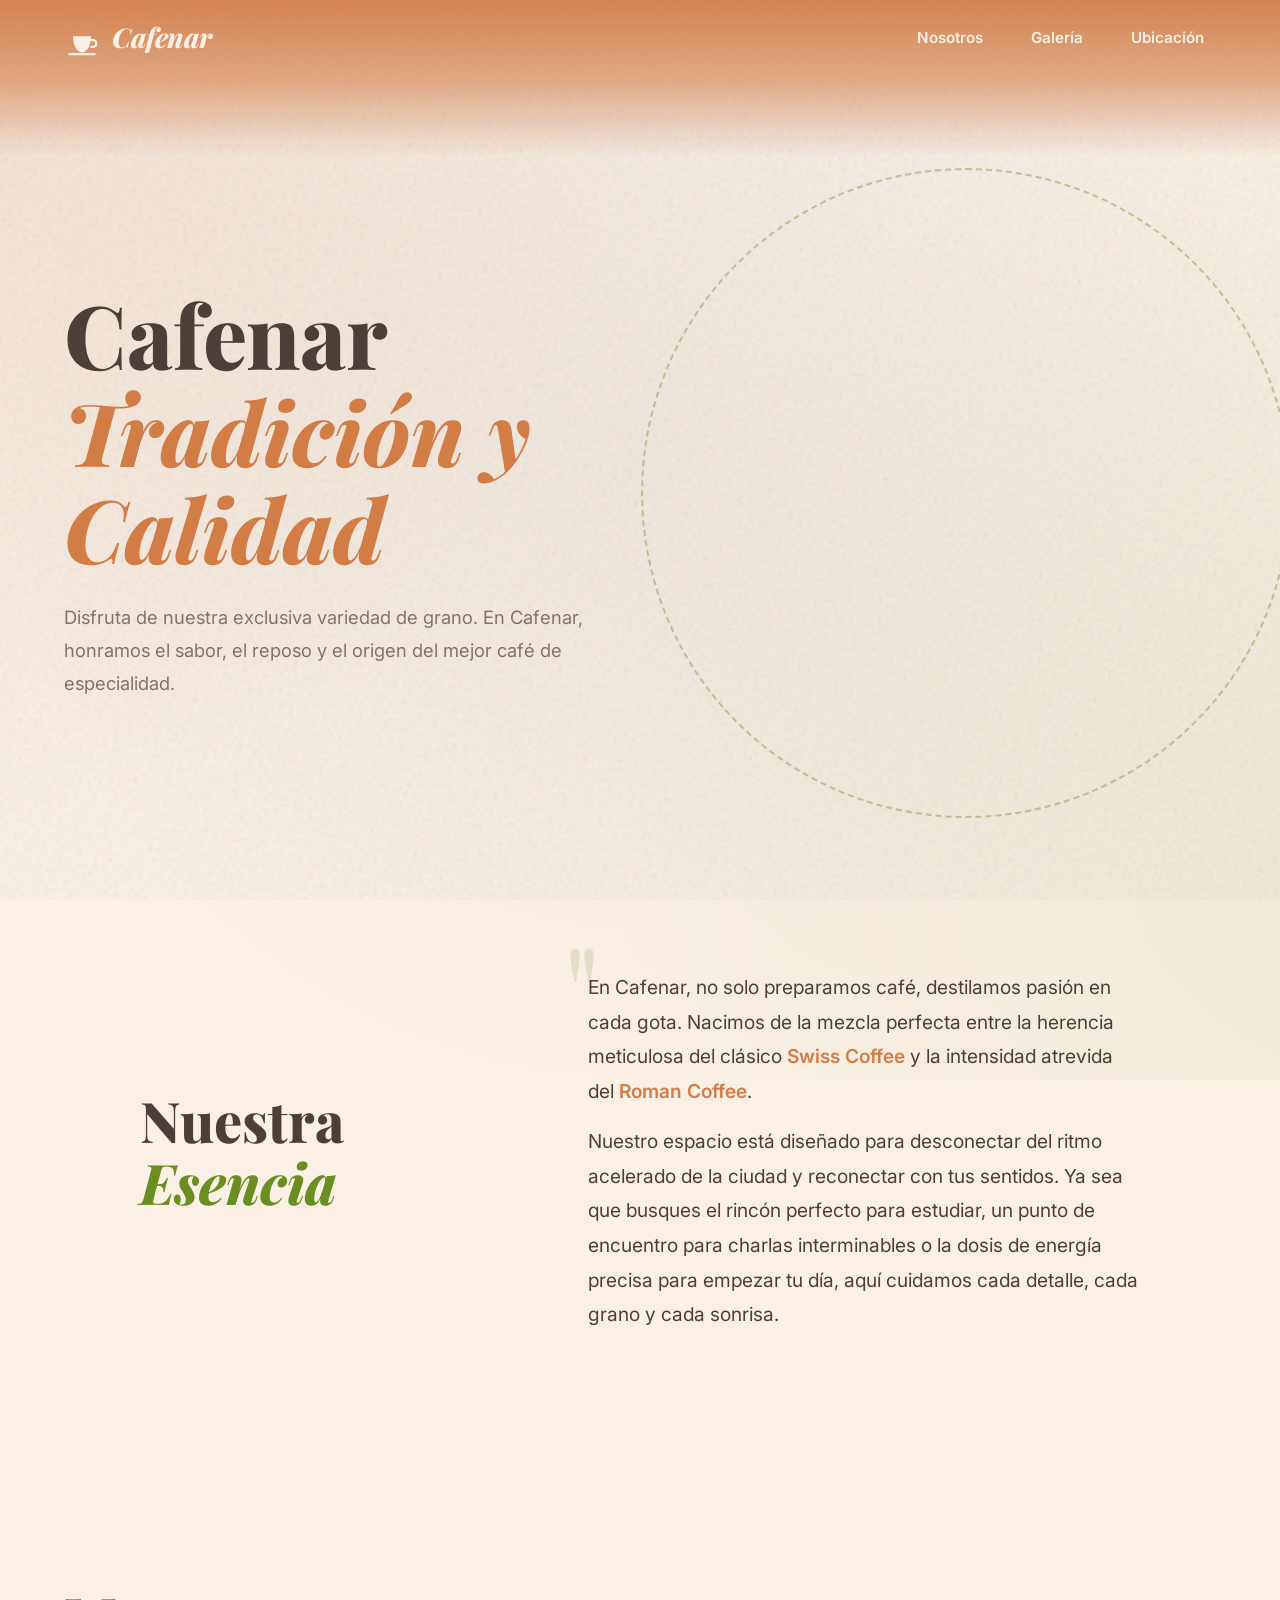
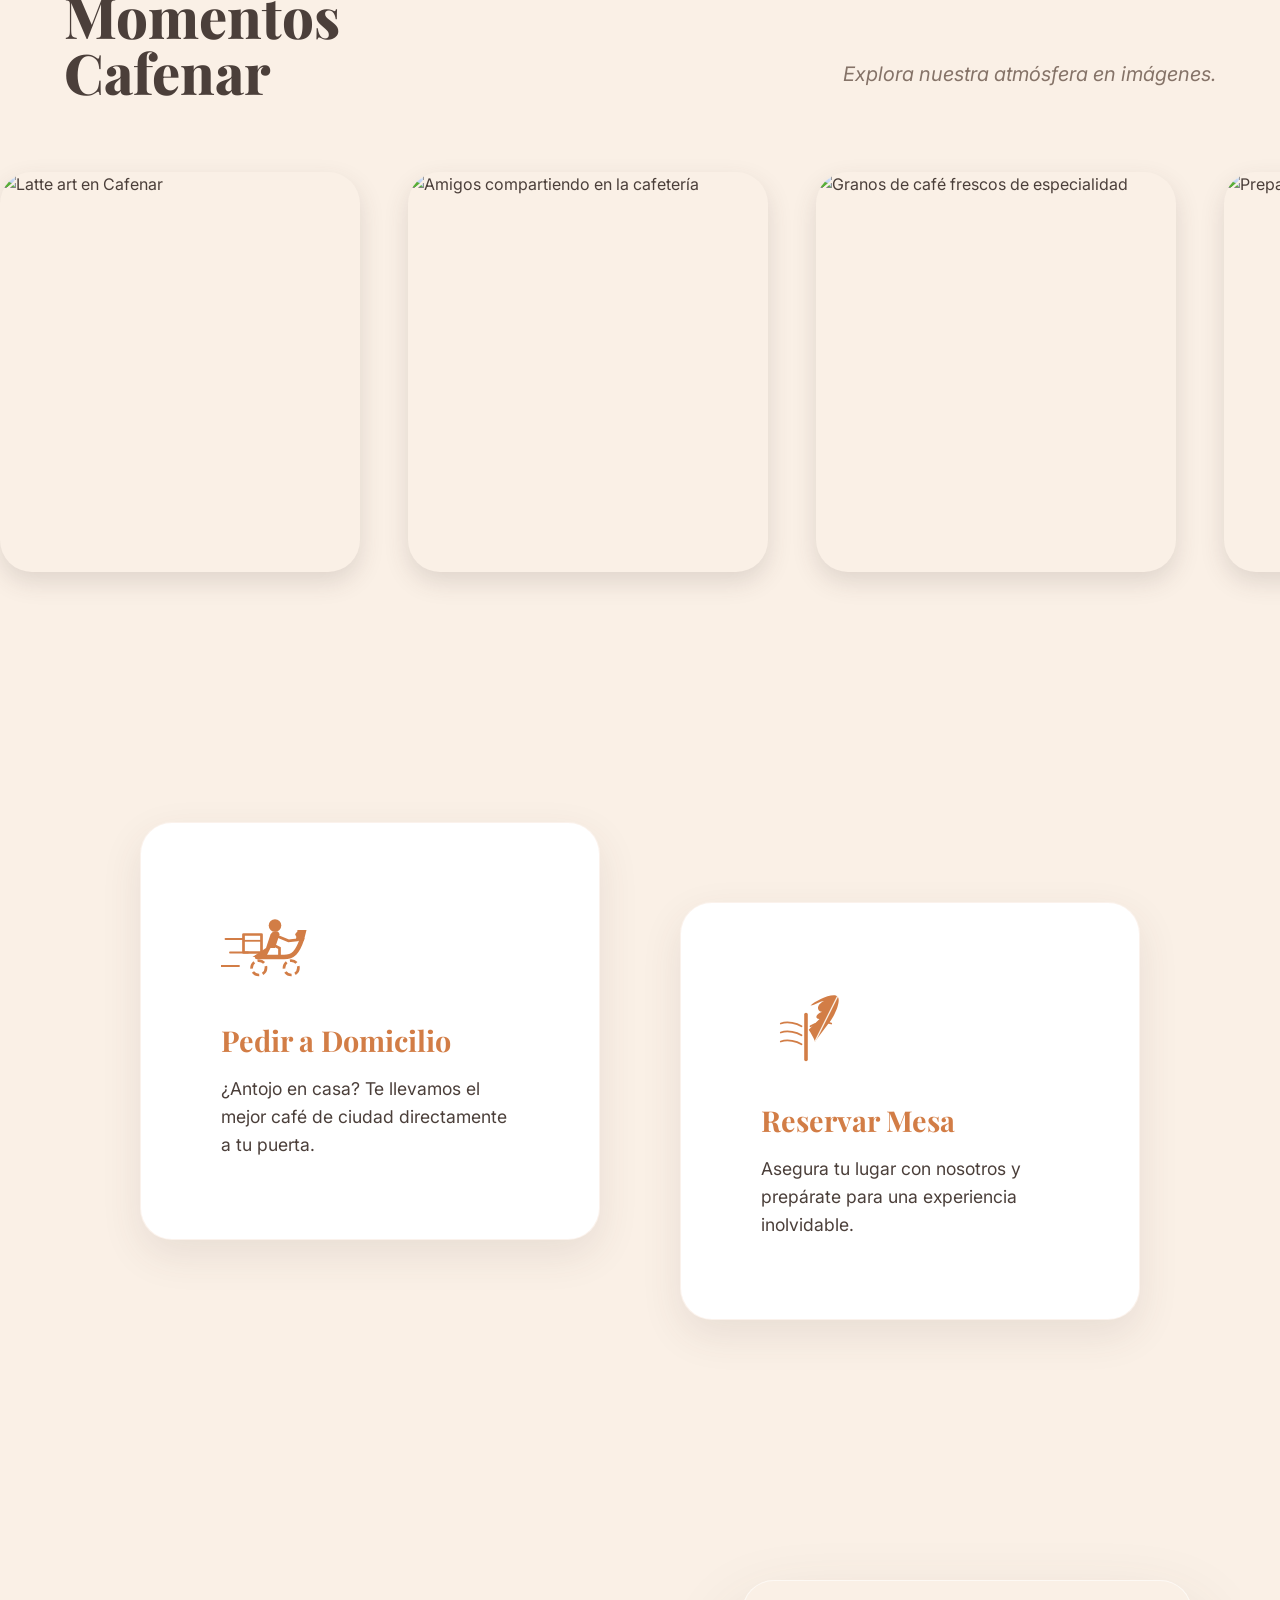
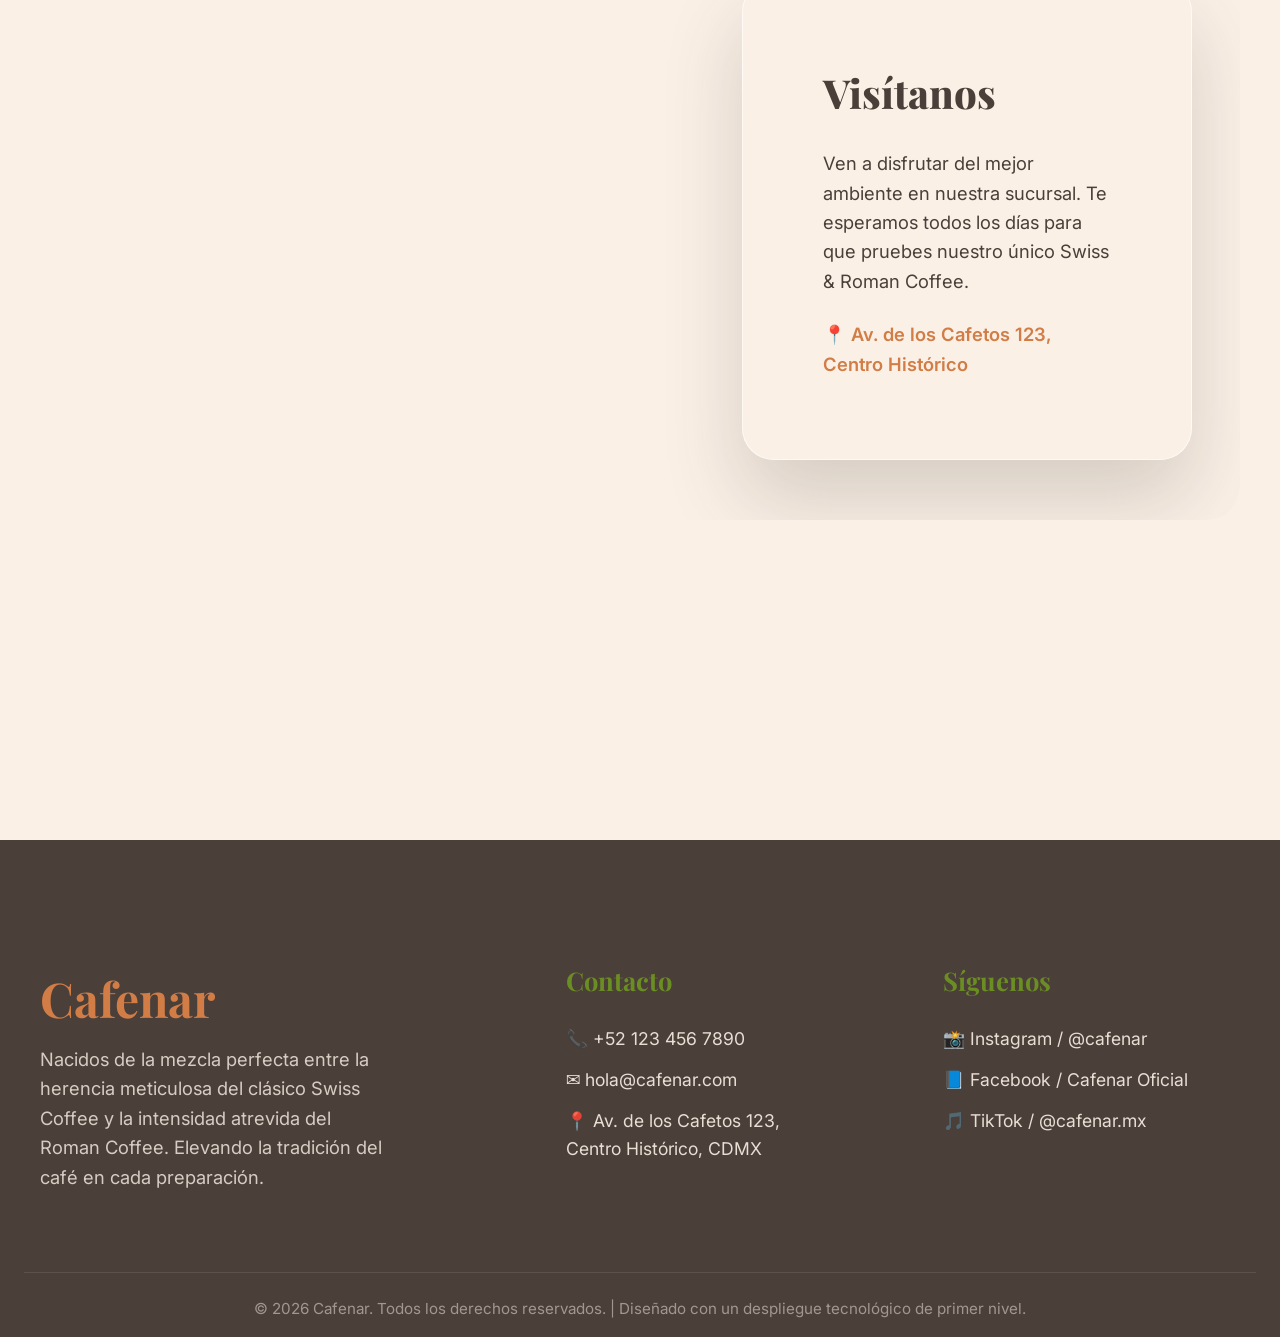
==== index.html @ 17118c6b "Primer commit Landing para cafeteria random" ====
<!DOCTYPE html>
<html lang="es">
<head>
    <meta charset="UTF-8">
    <meta name="viewport" content="width=device-width, initial-scale=1.0">
    <meta name="description" content="Cafenar - Disfruta del mejor café Roman y Swiss. Pedidos a domicilio y reservaciones disponibles.">
    <title>Cafenar | Tradición y Calidad</title>

    <!-- Pareo Tipográfico: Inter & Playfair Display -->
    <link rel="preconnect" href="https://fonts.googleapis.com">
    <link rel="preconnect" href="https://fonts.gstatic.com" crossorigin>
    <link href="https://fonts.googleapis.com/css2?family=Inter:wght@400;500;600&family=Playfair+Display:ital,wght@0,600;0,800;1,600&display=swap" rel="stylesheet">

    <!-- Animate.css CDN -->
    <link rel="stylesheet" href="https://cdnjs.cloudflare.com/ajax/libs/animate.css/4.1.1/animate.min.css"/>
    
    <!-- AOS CSS CDN -->
    <link href="https://unpkg.com/aos@2.3.1/dist/aos.css" rel="stylesheet">
    
    <!-- Custom CSS -->
    <link rel="stylesheet" href="style.css">
</head>
<body class="loading">
    <!-- Preloader (Curtain Effect) -->
    <div id="preloader" class="preloader">
        <div class="preloader__left"></div>
        <div class="preloader__right"></div>
        <div class="preloader__content">Cafenar</div>
    </div>

    <!-- Navbar con Gradiente auto-ocultable -->
    <header class="header" data-aos="fade-in" data-aos-duration="1000" data-aos-delay="1500">
        <div class="header__container">
            <a href="#" class="header__logo" aria-label="Ir a Inicio">
                <!-- Taza Humeante SVG -->
                <svg class="header__logo-svg" viewBox="0 0 100 100" style="height: 36px; width: 36px; fill: none; stroke: currentColor; stroke-width: 6; stroke-linecap: round; stroke-linejoin: round; margin-right: 4px;" xmlns="http://www.w3.org/2000/svg" aria-hidden="true">
                    <style>
                        .cup-steam { animation: steamRise 3s infinite ease-in-out; opacity: 0; }
                        .cup-steam-2 { animation-delay: 1.5s; }
                        @keyframes steamRise {
                            0% { transform: translateY(5px); opacity: 0; }
                            50% { opacity: 1; }
                            100% { transform: translateY(-10px); opacity: 0; }
                        }
                    </style>
                    <!-- Taza -->
                    <path d="M 25 45 L 75 45 C 75 75 60 90 50 90 C 40 90 25 75 25 45 Z" fill="currentColor" stroke="none"/>
                    <!-- Asa -->
                    <path d="M 75 55 C 95 55 95 75 75 75" />
                    <!-- Plato -->
                    <path d="M 15 95 L 85 95" />
                    <!-- Humo -->
                    <path d="M 40 35 C 35 25 45 15 40 5" class="cup-steam" />
                    <path d="M 60 35 C 65 25 55 15 60 5" class="cup-steam cup-steam-2" />
                </svg>
                Cafenar
            </a>
            <nav class="nav">
                <a href="#about" class="nav__link">Nosotros</a>
                <a href="#gallery" class="nav__link">Galería</a>
                <a href="#location" class="nav__link">Ubicación</a>
            </nav>
        </div>
    </header>

    <main class="main">
        <!-- Hero Section -->
        <section id="hero" class="hero">
            <div class="hero__content">
                <h1 class="hero__title" data-aos="fade-up" data-aos-duration="1200" data-aos-delay="100">
                    Cafenar<br><span class="hero__title-accent">Tradición y Calidad</span>
                </h1>
                <p class="hero__subtitle" data-aos="fade-up" data-aos-duration="1200" data-aos-delay="400">
                    Disfruta de nuestra exclusiva variedad de grano. En Cafenar, honramos el sabor, el reposo y el origen del mejor café de especialidad.
                </p>
            </div>
            
            <!-- Dynamic Assets Wrapper (Video Cover con brillo animado verdoso) -->
            <div class="hero__visual" data-aos="zoom-in" data-aos-duration="1500" data-aos-delay="700">
                <div class="hero__deco-ring"></div> <!-- Anillo geometrico de adorno -->
                <div class="hero__asset-wrapper">
                    <!-- Reproductor superpuesto al brillo -->
                    <video src="assets/LogoCafeteriaDragon.mp4" class="hero__logo-animado" aria-label="Cafenar Animado" autoplay loop muted playsinline></video>
                </div>
            </div>
        </section>

        <!-- Quienes Somos Section - Diseño asimétrico de dos columnas invertidas -->
        <section id="about" class="about">
            <div class="about__container">
                <div class="about__info" data-aos="fade-right" data-aos-duration="1000">
                    <h2 class="section__title">Nuestra<br><span style="color: var(--color-accent-secondary); font-style: italic;">Esencia</span></h2>
                </div>
                <div class="about__text-wrapper" data-aos="fade-up" data-aos-delay="200" data-aos-duration="1000">
                    <p class="about__text">
                        En Cafenar, no solo preparamos café, destilamos pasión en cada gota. Nacimos de la mezcla perfecta entre la herencia meticulosa del clásico <strong>Swiss Coffee</strong> y la intensidad atrevida del <strong>Roman Coffee</strong>. 
                    </p>
                    <p class="about__text">
                        Nuestro espacio está diseñado para desconectar del ritmo acelerado de la ciudad y reconectar con tus sentidos. Ya sea que busques el rincón perfecto para estudiar, un punto de encuentro para charlas interminables o la dosis de energía precisa para empezar tu día, aquí cuidamos cada detalle, cada grano y cada sonrisa.
                    </p>
                </div>
            </div>
        </section>

        <!-- Gallery Carousel -->
        <section id="gallery" class="gallery">
            <div class="gallery__header" data-aos="fade-up">
                <div>
                    <h2 class="section__title">Momentos<br>Cafenar</h2>
                </div>
                <p class="gallery__subtitle">Explora nuestra atmósfera en imágenes.</p>
            </div>
            <div class="gallery__container">
                <div class="gallery__carousel">
                    <!-- Efecto escalonado asimétrico (css pseudo nth-child) combinado con el delay de inicio de AOS -->
                    <div class="gallery__item" data-aos="fade-right" data-aos-delay="100" data-aos-duration="800">
                        <img src="https://images.unsplash.com/photo-1497935586351-b67a49e012bf?ixlib=rb-4.0.3&auto=format&fit=crop&w=600&q=80" alt="Latte art en Cafenar" loading="lazy">
                    </div>
                    <div class="gallery__item" data-aos="fade-right" data-aos-delay="300" data-aos-duration="800">
                        <img src="https://images.unsplash.com/photo-1554118811-1e0d58224f24?ixlib=rb-4.0.3&auto=format&fit=crop&w=600&q=80" alt="Amigos compartiendo en la cafetería" loading="lazy">
                    </div>
                    <div class="gallery__item" data-aos="fade-right" data-aos-delay="500" data-aos-duration="800">
                        <img src="https://images.unsplash.com/photo-1600093463592-8e36ae95ef56?ixlib=rb-4.0.3&auto=format&fit=crop&w=600&q=80" alt="Granos de café frescos de especialidad" loading="lazy">
                    </div>
                    <div class="gallery__item" data-aos="fade-right" data-aos-delay="700" data-aos-duration="800">
                        <img src="https://images.unsplash.com/photo-1495474472201-447551068800?ixlib=rb-4.0.3&auto=format&fit=crop&w=600&q=80" alt="Preparación detallada y técnica" loading="lazy">
                    </div>
                    <div class="gallery__item" data-aos="fade-right" data-aos-delay="900" data-aos-duration="800">
                        <img src="https://images.unsplash.com/photo-1525648199074-cee30ba79ff0?ixlib=rb-4.0.3&auto=format&fit=crop&w=600&q=80" alt="Barista sirviendo café en barra" loading="lazy">
                    </div>
                </div>
            </div>
        </section>

        <!-- Call to Action Blocks -->
        <section id="acciones" class="cta-blocks">
            <!-- Contenedor Staggereado con márgenes negativos para crear asimetría -->
            <div class="cta-blocks__container">
                <!-- Tarjeta Delivery  -->
                <a href="https://wa.me/1234567890?text=Hola,%20quiero%20hacer%20un%20pedido%20a%20domicilio!" target="_blank" class="cta-card cta-card--delivery" aria-label="Pedir a domicilio por WhatsApp" data-aos="flip-up" data-aos-duration="1000">
                    <div class="cta-card__icon-wrapper">
                        <!-- Moto SVG Vector -->
                        <svg class="moto-svg" viewBox="0 0 100 100" xmlns="http://www.w3.org/2000/svg" fill="currentColor">
                            <g class="moto-lines-group">
                                <line class="moto-line" x1="5" y1="40" x2="25" y2="40" stroke="currentColor" stroke-width="2" stroke-linecap="round"/>
                                <line class="moto-line" x1="10" y1="55" x2="30" y2="55" stroke="currentColor" stroke-width="2" stroke-linecap="round"/>
                                <line class="moto-line" x1="0" y1="70" x2="20" y2="70" stroke="currentColor" stroke-width="2" stroke-linecap="round"/>
                            </g>
                            <g class="moto-chassis">
                                <path d="M 25 35 L 45 35 L 45 55 L 25 55 Z" stroke="currentColor" stroke-width="3" stroke-linejoin="round" fill="none"/>
                                <line x1="25" y1="42" x2="45" y2="42" stroke="currentColor" stroke-width="2"/>
                                <path d="M 40 60 L 70 60 C 80 60 85 55 90 40 L 85 35" stroke="currentColor" stroke-width="5" stroke-linecap="round" fill="none"/>
                                <path d="M 35 60 L 50 60 L 55 50 L 50 50 Z" fill="currentColor"/>
                                <circle cx="60" cy="25" r="7" fill="currentColor"/>
                                <path d="M 50 50 L 55 35 C 57 30 65 30 65 35 L 60 50 Z" fill="currentColor"/>
                                <path d="M 58 35 L 75 42 L 85 41" stroke="currentColor" stroke-width="3" stroke-linecap="round" fill="none"/>
                                <path d="M 55 45 L 65 50 L 65 60 L 70 60" stroke="currentColor" stroke-width="3" stroke-linecap="round" fill="none"/>
                                <path d="M 85 30 L 95 30 L 92 42 L 83 42 Z" fill="currentColor"/>
                                <circle class="moto-wheel" cx="42" cy="72" r="8" fill="none" stroke="currentColor" stroke-width="3" stroke-dasharray="8 4"/>
                                <circle class="moto-wheel" cx="78" cy="72" r="8" fill="none" stroke="currentColor" stroke-width="3" stroke-dasharray="8 4"/>
                            </g>
                        </svg>
                    </div>
                    <div class="cta-card__content">
                        <h3>Pedir a Domicilio</h3>
                        <p>¿Antojo en casa? Te llevamos el mejor café de ciudad directamente a tu puerta.</p>
                    </div>
                </a>

                <!-- Tarjeta Reserva  -->
                <a href="https://wa.me/1234567890?text=Hola,%20quisiera%20reservar%20una%20mesa%20en%20Cafenar" target="_blank" class="cta-card cta-card--booking" aria-label="Reservar mesa por WhatsApp" data-aos="flip-up" data-aos-delay="200" data-aos-duration="1000">
                    <div class="cta-card__icon-wrapper">
                        <!-- Libro y Pluma SVG Vector -->
                        <svg class="book-svg" viewBox="0 0 100 100" xmlns="http://www.w3.org/2000/svg" fill="currentColor">
                            <path class="book-cover" d="M 15 80 L 15 25 C 25 20 40 25 50 35 C 60 25 75 20 85 25 L 85 80 C 75 70 60 75 50 85 C 40 75 25 70 15 80 Z" stroke currentColor stroke-width="4" fill="none" stroke-linejoin="round"/>
                            <line x1="50" y1="35" x2="50" y2="85" stroke="currentColor" stroke-width="4" stroke-linecap="round"/>
                            
                            <path d="M 22 45 C 30 42 40 45 45 48" stroke="currentColor" stroke-width="2" stroke-linecap="round" fill="none"/>
                            <path d="M 22 55 C 30 52 40 55 45 58" stroke="currentColor" stroke-width="2" stroke-linecap="round" fill="none"/>
                            <path d="M 22 65 C 30 62 40 65 45 68" stroke="currentColor" stroke-width="2" stroke-linecap="round" fill="none"/>
                            <path d="M 78 45 C 70 42 60 45 55 48" stroke="currentColor" stroke-width="2" stroke-linecap="round" fill="none"/>
                            
                            <g class="feather-wrapper">
                                <path class="feather-body" d="M 60 65 L 75 45 C 80 40 90 20 85 15 C 80 10 60 20 55 25 C 60 25 65 20 70 20 C 60 25 63 32 68 32 C 60 35 60 40 65 40 L 53 52 C 55 55 58 60 60 65 Z" fill="currentColor"/>
                                <line x1="60" y1="65" x2="85" y2="15" stroke="var(--color-bg-base)" stroke-width="1.5" stroke-linecap="round"/>
                            </g>
                        </svg>
                    </div>
                    <div class="cta-card__content">
                        <h3>Reservar Mesa</h3>
                        <p>Asegura tu lugar con nosotros y prepárate para una experiencia inolvidable.</p>
                    </div>
                </a>
            </div>
        </section>

        <!-- Location Section (Floating Glass Card over iFrame) -->
        <section id="location" class="location">
            <div class="location__container">
                <div class="location__map-wrapper" data-aos="fade-in" data-aos-duration="1500">
                    <iframe 
                        class="location__map"
                        src="https://www.google.com/maps/embed?pb=!1m18!1m12!1m3!1d11342.3423!2d-99.1332!3d19.4326!2m3!1f0!2f0!3f0!3m2!1i1024!2i768!4f13.1!3m3!1m2!1s0x0%3A0x0!2zMTnCsDI1JzU3LjQiTiA5OcKwMDcnNTkuNSJX!5e0!3m2!1ses!2smx!4v1654321987654!5m2!1ses!2smx" 
                        allowfullscreen="" 
                        loading="lazy" 
                        referrerpolicy="no-referrer-when-downgrade"
                        title="Ubicación de Cafenar en Google Maps">
                    </iframe>
                </div>
                <div class="location__info-card" data-aos="fade-left" data-aos-delay="300">
                    <h2 class="section__title">Visítanos</h2>
                    <p class="location__text">Ven a disfrutar del mejor ambiente en nuestra sucursal. Te esperamos todos los días para que pruebes nuestro único Swiss & Roman Coffee.</p>
                    <p class="location__address">📍 Av. de los Cafetos 123, Centro Histórico</p>
                </div>
            </div>
        </section>
    </main>

    <!-- Footer Multinivel -->
    <footer class="footer">
        <div class="footer__container" data-aos="fade-up">
            <div class="footer__brand">
                <h3>Cafenar</h3>
                <p>Nacidos de la mezcla perfecta entre la herencia meticulosa del clásico Swiss Coffee y la intensidad atrevida del Roman Coffee. Elevando la tradición del café en cada preparación.</p>
            </div>
            <div class="footer__contact">
                <h4>Contacto</h4>
                <p>📞 +52 123 456 7890</p>
                <p>✉️ hola@cafenar.com</p>
                <p>📍 Av. de los Cafetos 123,<br>Centro Histórico, CDMX</p>
            </div>
            <div class="footer__socials">
                <h4>Síguenos</h4>
                <a href="#" aria-label="Instagram">📸 Instagram / @cafenar</a>
                <a href="#" aria-label="Facebook">📘 Facebook / Cafenar Oficial</a>
                <a href="#" aria-label="TikTok">🎵 TikTok / @cafenar.mx</a>
            </div>
        </div>
        <div class="footer__bottom">
            <p>&copy; 2026 Cafenar. Todos los derechos reservados. | Diseñado con un despliegue tecnológico de primer nivel.</p>
        </div>
    </footer>

    <!-- AOS JS CDN -->
    <script src="https://unpkg.com/aos@2.3.1/dist/aos.js"></script>
    
    <script>
        // 0. Forzar inicio al tope superior
        // Evita saltos automáticos del navegador por historial, recargas a mitad de página o enfoque de iFrames.
        if ('scrollRestoration' in history) {
            history.scrollRestoration = 'manual';
        }
        window.scrollTo(0, 0);

        // 1. Preloader Logic (Curtain Effect)
        document.addEventListener('DOMContentLoaded', () => {
            setTimeout(() => {
                document.body.classList.add('loaded');
                document.body.classList.remove('loading');
                
                // 2. Inicializa AOS después de que el telón de fondo desaparezca
                setTimeout(() => {
                    AOS.init({
                        duration: 900,
                        once: true,
                        offset: 120,
                        easing: 'ease-out-cubic'
                    });
                }, 800);

            }, 1000); 
        });

        // 3. Auto-scroll del Carrusel
        const carousel = document.querySelector('.gallery__carousel');
        let isHovered = false;

        carousel.addEventListener('mouseenter', () => isHovered = true);
        carousel.addEventListener('mouseleave', () => isHovered = false);

        setTimeout(() => {
            setInterval(() => {
                if (!isHovered) {
                    const item = carousel.querySelector('.gallery__item');
                    if (!item) return;
                    
                    const itemWidth = item.offsetWidth + 24; 
                    
                    if (carousel.scrollLeft + carousel.clientWidth >= carousel.scrollWidth - 10) {
                        carousel.scrollTo({ left: 0, behavior: 'smooth' });
                    } else {
                        carousel.scrollBy({ left: itemWidth, behavior: 'smooth' });
                    }
                }
            }, 2000); // 2 Segundos entre paso y paso como el usuario ajustó
        }, 3000);

        // 4. Reacción gravitacional para el parallax de fluido
        document.addEventListener("mousemove", (e) => {
            const x = (e.clientX / window.innerWidth - 0.5) * 40; 
            const y = (e.clientY / window.innerHeight - 0.5) * 40;
            document.body.style.setProperty('--mx', `${x}px`);
            document.body.style.setProperty('--my', `${y}px`);
        });

        // 5. Hide Navbar on Scroll Down, Show on Scroll Up
        let lastScrollY = window.scrollY;
        const header = document.querySelector('.header');
        
        window.addEventListener('scroll', () => {
            if (window.scrollY > lastScrollY && window.scrollY > 80) {
                // Hacia abajo: se esconde
                header.classList.add('header--hidden');
            } else {
                // Hacia arriba: aparece
                header.classList.remove('header--hidden');
            }
            lastScrollY = window.scrollY;
        });
    </script>
</body>
</html>
---- style.css ----
/* Variables - Paleta Cálida Elegante */
:root {
    --color-bg-base: #FAF0E6;         
    --color-text-main: #4B3F3A;       
    --color-text-muted: #857368;      
    --color-accent-primary: #D27D46;  
    --color-accent-secondary: #6B8E23;
    --color-white: #ffffff;
    --color-glass: rgba(250, 240, 230, 0.85);

    /* Pareo Tipográfico */
    --font-heading: 'Playfair Display', serif;
    --font-body: 'Inter', system-ui, sans-serif;
    
    --spacing-xs: 8px;
    --spacing-sm: 16px;
    --spacing-md: 24px;
    --spacing-lg: 48px;
    --spacing-xl: 80px;
    
    --border-radius-sm: 8px;
    --border-radius-md: 16px;
    --border-radius-lg: 32px;
}

* { margin: 0; padding: 0; box-sizing: border-box; }
html { scroll-behavior: smooth; }
body {
    font-family: var(--font-body);
    color: var(--color-text-main);
    line-height: 1.6;
    overflow-x: hidden;
    -webkit-font-smoothing: antialiased;
    background-color: var(--color-bg-base);
}

/* Preloader (Curtain Effect) */
.preloader {
    position: fixed; top: 0; left: 0; width: 100vw; height: 100vh;
    z-index: 9999; display: flex; align-items: center; justify-content: center;
    pointer-events: none; overflow: hidden;
}
.preloader__left, .preloader__right {
    position: absolute; top: 0; width: 50%; height: 100%;
    background-color: var(--color-text-main);
    transition: transform 1s cubic-bezier(0.76, 0, 0.24, 1);
}
.preloader__left { left: 0; }
.preloader__right { right: 0; }
.preloader__content {
    z-index: 10000; color: var(--color-bg-base);
    font-family: var(--font-heading); font-size: 3.5rem; font-style: italic;
    opacity: 1; transition: opacity 0.5s ease;
    animation: preloaderPulse 1s alternate infinite ease-in-out;
}
@keyframes preloaderPulse {
    0% { transform: scale(0.95); opacity: 0.7; }
    100% { transform: scale(1.05); opacity: 1; }
}

.loaded .preloader__left { transform: translateX(-100%); }
.loaded .preloader__right { transform: translateX(100%); }
.loaded .preloader__content { opacity: 0; animation: none; }

/* Fluid Gradient Background & Parallax Inverso */
body::before {
    content: "";
    position: fixed;
    top: -20%; left: -20%;
    width: 140%; height: 140%;
    z-index: -2;
    pointer-events: none;
    
    background: 
        radial-gradient(circle at 10% 20%, rgba(210, 125, 70, 0.12) 0%, transparent 40%),
        radial-gradient(circle at 90% 80%, rgba(107, 142, 35, 0.08) 0%, transparent 40%),
        radial-gradient(circle at 50% 50%, rgba(75, 63, 58, 0.05) 0%, transparent 60%);
    background-color: var(--color-bg-base);
    
    animation: fluidMove 20s infinite alternate cubic-bezier(0.4, 0, 0.2, 1);
    
    /* Parallax Inverso */
    transform: translate(calc(var(--mx, 0px) * -1), calc(var(--my, 0px) * -1));
    transition: transform 0.15s ease-out;
}

/* Granulado (Noise) sutil */
body::after {
    content: "";
    position: fixed;
    top: 0; left: 0; width: 100%; height: 100%;
    z-index: -1;
    pointer-events: none;
    opacity: 0.15; 
    background-image: url("data:image/svg+xml,%3Csvg viewBox='0 0 200 200' xmlns='http://www.w3.org/2000/svg'%3E%3Cfilter id='f'%3E%3CfeTurbulence type='fractalNoise' baseFrequency='0.9' numOctaves='3' stitchTiles='stitch'/%3E%3C/filter%3E%3Crect width='100%25' height='100%25' filter='url(%23f)'/%3E%3C/svg%3E");
}

@keyframes fluidMove {
    0% { transform: scale(1) translate(0, 0); }
    50% { transform: scale(1.05) translate(2%, 2%); }
    100% { transform: scale(1.02) translate(-2%, 1%); }
}

/* Typography Overrides */
h1, h2, h3, .section__title, .hero__title, .header__logo { font-family: var(--font-heading); }

/* Header & Scrolling logic */
.header {
    position: fixed; top: 0; left: 0; width: 100%; z-index: 1000;
    /* Gradient sólido inicial (Terracota a nulo) */
    background: linear-gradient(to bottom, rgba(210, 125, 70, 0.95) 0%, rgba(210, 125, 70, 0.6) 50%, rgba(210, 125, 70, 0) 100%);
    border: none;
    transition: transform 0.4s cubic-bezier(0.34, 1.56, 0.64, 1);
    padding-bottom: var(--spacing-xl); /* Dar espacio extra a la sombra de degradado */
}
.header--hidden {
    transform: translateY(-100%);
}
.header__container {
    display: flex; justify-content: space-between; align-items: center;
    padding: var(--spacing-sm) var(--spacing-md);
    max-width: 1200px; margin: 0 auto;
}
.header__logo { text-decoration: none; color: var(--color-bg-base); font-weight: 800; font-size: 1.7rem; letter-spacing: -0.5px; display: flex; align-items: center; gap: var(--spacing-xs); font-style: italic;}
.nav { display: flex; gap: var(--spacing-sm); align-items: center; }
.nav__link { text-decoration: none; color: var(--color-bg-base); font-weight: 600; font-size: 0.95rem; transition: color 0.3s ease, text-shadow 0.3s ease; padding: 8px 12px; }
.nav__link:hover { color: var(--color-white); text-shadow: 0 0 10px rgba(255, 255, 255, 0.6); }

/* Hero */
.hero {
    min-height: 90vh; 
    display: flex; flex-direction: column; align-items: center; justify-content: center;
    padding: calc(var(--spacing-xl) + 120px) var(--spacing-md) var(--spacing-md);
    max-width: 1200px; margin: 0 auto;
}
.hero__content { text-align: center; margin-bottom: var(--spacing-lg); }
.hero__title { font-weight: 800; font-size: 3.5rem; line-height: 1.1; margin-bottom: var(--spacing-md); color: var(--color-text-main); }
.hero__title-accent { color: var(--color-accent-primary); font-style: italic; }
.hero__subtitle { font-size: 1.15rem; color: var(--color-text-muted); font-weight: 400; max-width: 600px; margin: 0 auto; line-height: 1.8; }

.hero__visual { width: 100%; max-width: 400px; margin: 0 auto; position: relative; }

/* Decorador Anillo Hero. Aporta al factor novedoso */
.hero__deco-ring {
    position: absolute; top: -15%; left: -15%; width: 130%; height: 130%;
    border: 2px dashed var(--color-accent-secondary);
    border-radius: 50%; opacity: 0.4;
    animation: rotateRing 30s linear infinite; z-index: 0;
}
@keyframes rotateRing { 100% { transform: rotate(360deg); } }

.hero__asset-wrapper { 
    position: relative; width: 100%; aspect-ratio: 1; 
    background: transparent;
    border-radius: 50%; display: flex; align-items: center; justify-content: center; 
    /* Efecto Respiración con brillo verdoso */
    animation: breathingLogo 4s infinite ease-in-out;
}
@keyframes breathingLogo {
    0% { transform: scale(0.98); box-shadow: 0 0 15px rgba(107, 142, 35, 0.2); }
    50% { transform: scale(1.02); box-shadow: 0 0 50px rgba(107, 142, 35, 0.6); }
    100% { transform: scale(0.98); box-shadow: 0 0 15px rgba(107, 142, 35, 0.2); }
}

.hero__logo-animado { width: 100%; height: 100%; object-fit: cover; z-index: 2; position: relative; border-radius: 50%; }

/* Global Utilities */
.section__title { font-size: 2.5rem; font-weight: 800; margin-bottom: var(--spacing-md); color: var(--color-text-main); }
.section__title--center { text-align: center; }

/* About Section - Asimétrico Novedoso */
.about { padding: calc(var(--spacing-xl) * 2) var(--spacing-md); }
.about__container { 
    max-width: 1000px; margin: 0 auto; display: grid; gap: var(--spacing-xl);
    grid-template-columns: 1fr;
}
.about__info .section__title { font-size: 3.5rem; line-height: 1.1; margin-bottom: var(--spacing-sm); }
.about__text-wrapper { position: relative; }
.about__text-wrapper::before {
    content: '"'; position: absolute; top: -45px; left: -25px; font-family: var(--font-heading);
    font-size: 8rem; color: var(--color-accent-secondary); opacity: 0.15; line-height: 1;
}
.about__text { font-size: 1.2rem; color: var(--color-text-main); line-height: 1.8; margin-bottom: var(--spacing-sm); position: relative; z-index: 1;}
.about__text strong { color: var(--color-accent-primary); font-weight: 600; }

/* Gallery Section */
.gallery { padding: var(--spacing-xl) 0; }
.gallery__header { max-width: 1200px; margin: 0 auto; padding: 0 var(--spacing-md); display: flex; justify-content: space-between; align-items: flex-end; margin-bottom: var(--spacing-lg); flex-wrap: wrap; gap: var(--spacing-sm); }
.gallery__header .section__title { margin-bottom: 0; font-size: 3.5rem; line-height: 1; margin-right: 20px;}
.gallery__subtitle { color: var(--color-text-muted); font-style: italic; font-size: 1.25rem; margin-bottom: 10px;}

.gallery__carousel {
    display: flex; overflow-x: auto; scroll-snap-type: x mandatory; gap: var(--spacing-lg); /* gap ensanchado */
    padding: var(--spacing-md) 0 var(--spacing-xl); /* Espacio vertical extra para staggered Y */
    scrollbar-width: thin; scrollbar-color: var(--color-accent-primary) rgba(75, 63, 58, 0.1);
    -webkit-overflow-scrolling: touch;
}
.gallery__carousel::-webkit-scrollbar { height: 8px; }
.gallery__carousel::-webkit-scrollbar-track { background: rgba(75, 63, 58, 0.1); border-radius: 4px; }
.gallery__carousel::-webkit-scrollbar-thumb { background: var(--color-accent-primary); border-radius: 4px; }
.gallery__item {
    scroll-snap-align: center; flex: 0 0 calc(85% - var(--spacing-md));
    border-radius: var(--border-radius-lg); overflow: hidden; position: relative;
    box-shadow: 0 10px 25px rgba(75, 63, 58, 0.15);
    transition: transform 0.5s cubic-bezier(0.34, 1.56, 0.64, 1);
}
/* Efecto de olas en la galería (Asimetría en Desktop y Mobile) */
.gallery__item:nth-child(even) { transform: translateY(25px); }

.gallery__item img { width: 100%; height: 400px; object-fit: cover; transition: transform 0.6s ease, filter 0.6s ease; display: block; padding-right: 0;}
.gallery__item::after {
    content: "Descubrir";
    position: absolute; inset: 0; background: rgba(75, 63, 58, 0.5); color: var(--color-bg-base);
    display: flex; align-items: center; justify-content: center;
    font-family: var(--font-heading); font-size: 1.5rem; font-style: italic;
    opacity: 0; transition: opacity 0.4s ease; pointer-events: none;
}
.gallery__item:hover:nth-child(even) { transform: translateY(20px) scale(1.03); }
.gallery__item:hover:nth-child(odd) { transform: translateY(-5px) scale(1.03); }
.gallery__item:hover img { transform: scale(1.1); filter: brightness(0.7); }
.gallery__item:hover::after { opacity: 1; }

/* CTA Blocks Section - Estilo Escalonado Grid */
.cta-blocks { padding: calc(var(--spacing-xl)*1.5) var(--spacing-md); position: relative; z-index: 10; margin-top: -30px;}
.cta-blocks__container { max-width: 1000px; margin: 0 auto; display: grid; grid-template-columns: 1fr; gap: var(--spacing-xl); }

.cta-card {
    background: var(--color-white); border-radius: var(--border-radius-lg);
    padding: var(--spacing-xl); display: flex; flex-direction: column; align-items: flex-start; gap: var(--spacing-sm);
    text-decoration: none; color: var(--color-text-main);
    box-shadow: 0 15px 40px rgba(75, 63, 58, 0.1);
    transition: transform 0.4s cubic-bezier(0.34, 1.56, 0.64, 1), box-shadow 0.4s ease;
    border: 1px solid rgba(210, 125, 70, 0.1);
}
.cta-card:hover { transform: translateY(-12px); box-shadow: 0 25px 50px rgba(210, 125, 70, 0.2); border-color: rgba(210, 125, 70, 0.4); }
.cta-card__icon-wrapper { width: 90px; height: 90px; flex-shrink: 0; color: var(--color-accent-primary); margin-bottom: var(--spacing-xs); }
.cta-card__content h3 { font-size: 1.8rem; margin-bottom: 12px; color: var(--color-accent-primary); }
.cta-card__content p { color: var(--color-text-main); font-size: 1.1rem; line-height: 1.6; }

/* SVG Animations - Moto */
.moto-wheel { transform-origin: center; transform-box: fill-box; }
.cta-card--delivery:hover .moto-wheel { animation: motoWheelSpin 0.4s linear infinite; }
.cta-card--delivery:hover .moto-line { animation: motoLinesMove 0.5s ease-in-out infinite; }
.cta-card--delivery:hover .moto-line:nth-child(2) { animation-delay: 0.1s; }
.cta-card--delivery:hover .moto-line:nth-child(3) { animation-delay: 0.2s; }
.cta-card--delivery:hover .moto-chassis { animation: motoChassisBounce 0.25s alternate infinite ease-in-out; }

@keyframes motoWheelSpin { 0% { transform: rotate(0deg); } 100% { transform: rotate(360deg); } }
@keyframes motoLinesMove { 0% { transform: translateX(0); opacity: 0; } 50% { opacity: 1; } 100% { transform: translateX(-15px); opacity: 0; } }
@keyframes motoChassisBounce { 0% { transform: translateY(0px) rotate(0deg); } 100% { transform: translateY(-2px) rotate(-1.5deg); } }

/* SVG Animations - Book/Feather */
.feather-wrapper { transform-origin: 60px 65px; }
.cta-card--booking:hover .feather-wrapper { animation: featherWrite 1.2s ease-in-out infinite; }
@keyframes featherWrite {
    0% { transform: rotate(0deg) translate(0, 0); }
    25% { transform: rotate(8deg) translate(-2px, -3px); }
    50% { transform: rotate(-5deg) translate(4px, 2px); }
    75% { transform: rotate(6deg) translate(-1px, -2px); }
    100% { transform: rotate(0deg) translate(0, 0); }
}

/* Location Section - Flotante */
.location { padding: calc(var(--spacing-xl)*2) var(--spacing-md); background: transparent; border: none; }
.location__container { 
    position: relative; max-width: 1200px; margin: 0 auto; display: flex; align-items: center; justify-content: flex-end; 
    min-height: 550px; border-radius: var(--border-radius-lg); overflow: hidden; 
}
.location__map-wrapper { position: absolute; top: 0; left: 0; width: 100%; height: 100%; z-index: 1; overflow: hidden;}
.location__map { width: 100%; height: 100%; border: 0; }
.location__info-card {
    position: relative; z-index: 2; background: rgba(250, 240, 230, 0.9);
    backdrop-filter: blur(20px); -webkit-backdrop-filter: blur(20px);
    padding: var(--spacing-xl); border-radius: var(--border-radius-lg);
    box-shadow: 0 40px 80px rgba(75, 63, 58, 0.2);
    max-width: 450px; border: 1px solid rgba(255, 255, 255, 0.6);
    margin: var(--spacing-lg);
}
.location__text { font-size: 1.15rem; margin-bottom: var(--spacing-sm); color: var(--color-text-main); }
.location__address { font-weight: 600; font-size: 1.15rem; margin-top: var(--spacing-md); color: var(--color-accent-primary); }

/* Footer - Multi Column */
.footer { 
    background-color: var(--color-text-main); color: var(--color-bg-base); 
    padding: calc(var(--spacing-xl)*1.5) var(--spacing-md) var(--spacing-sm); 
    margin-top: calc(var(--spacing-xl)*2); 
}
.footer__container { 
    display: grid; grid-template-columns: 1fr; gap: var(--spacing-xl); 
    max-width: 1200px; margin: 0 auto var(--spacing-xl); 
}
.footer__brand h3 { color: var(--color-accent-primary); font-family: var(--font-heading); font-size: 3rem; margin-bottom: var(--spacing-xs); }
.footer__brand p { font-size: 1.15rem; color: rgba(250, 240, 230, 0.8); max-width: 350px; }
.footer h4 { font-family: var(--font-heading); font-size: 1.6rem; margin-bottom: var(--spacing-md); color: var(--color-accent-secondary); }
.footer__contact p { color: rgba(250, 240, 230, 0.9); margin-bottom: 0.8rem; font-size: 1.1rem; }
.footer__socials a { color: rgba(250, 240, 230, 0.9); text-decoration: none; margin-bottom: 0.8rem; display: block; transition: color 0.3s, transform 0.3s; font-size: 1.1rem; }
.footer__socials a:hover { color: var(--color-accent-primary); transform: translateX(8px); }
.footer__bottom { text-align: center; border-top: 1px solid rgba(250, 240, 230, 0.1); padding-top: var(--spacing-md); font-size: 0.95rem; color: rgba(250, 240, 230, 0.5); }

/* Desktop Responsive */
@media (min-width: 768px) {
    .nav { gap: var(--spacing-md); }
    
    .hero { flex-direction: row; text-align: left; align-items: center; justify-content: space-between; padding-top: calc(var(--spacing-xl) + 120px); min-height: 90vh; }
    .hero__content { text-align: left; flex: 1; padding-right: var(--spacing-lg); margin-bottom: 0; }
    .hero__subtitle { margin-left: 0; margin-right: 0; }
    .hero__title { font-size: 5.5rem; }
    .hero__visual { flex: 1; max-width: 500px; }

    .about__container { grid-template-columns: 1fr 1.5fr; align-items: center; }
    
    .cta-blocks__container { grid-template-columns: repeat(2, 1fr); }
    .cta-card:nth-child(2) { margin-top: 80px; margin-bottom: -80px; } /* Asimetría del grid vertical */
    
    .gallery__item { flex: 0 0 calc(30% - var(--spacing-md)); }
    
    .location__container { min-height: 600px; }
    .location__info-card { width: auto; text-align: left; }

    .footer__container { grid-template-columns: 1.5fr 1fr 1fr; }
}
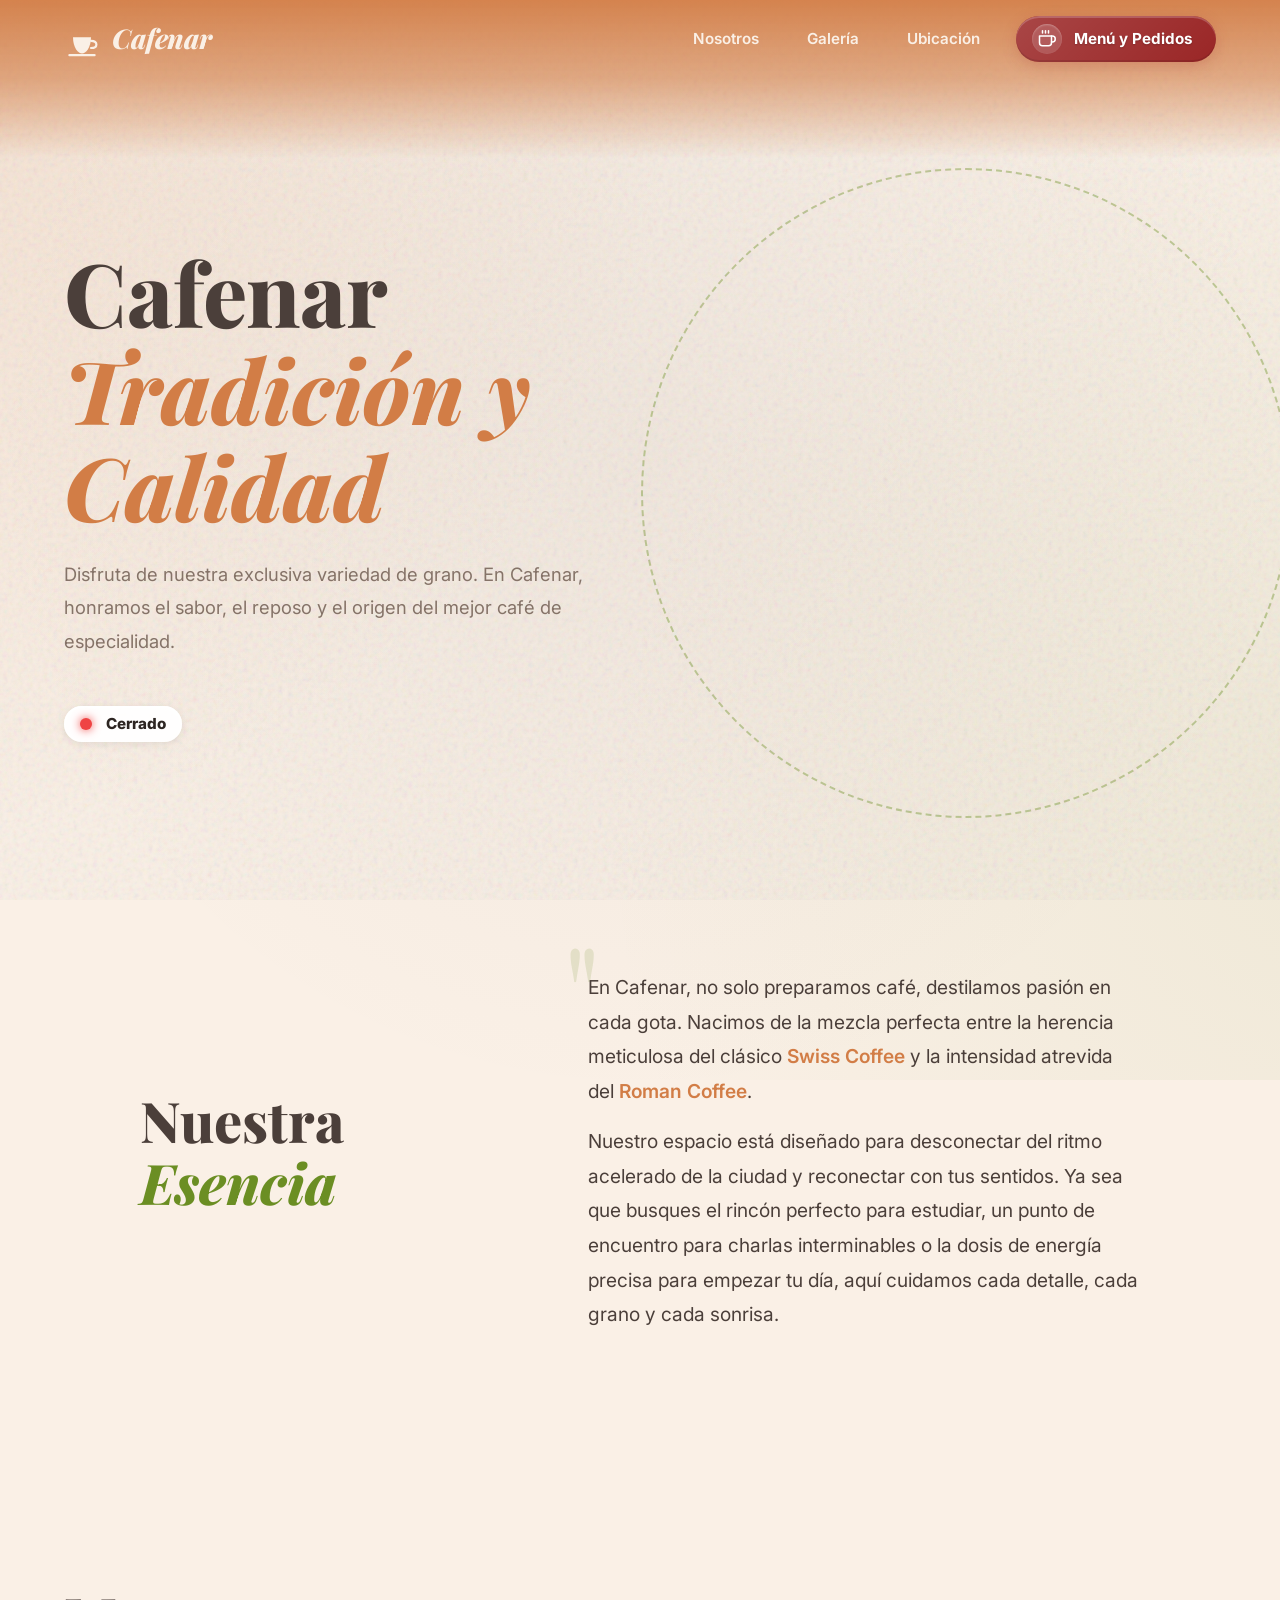
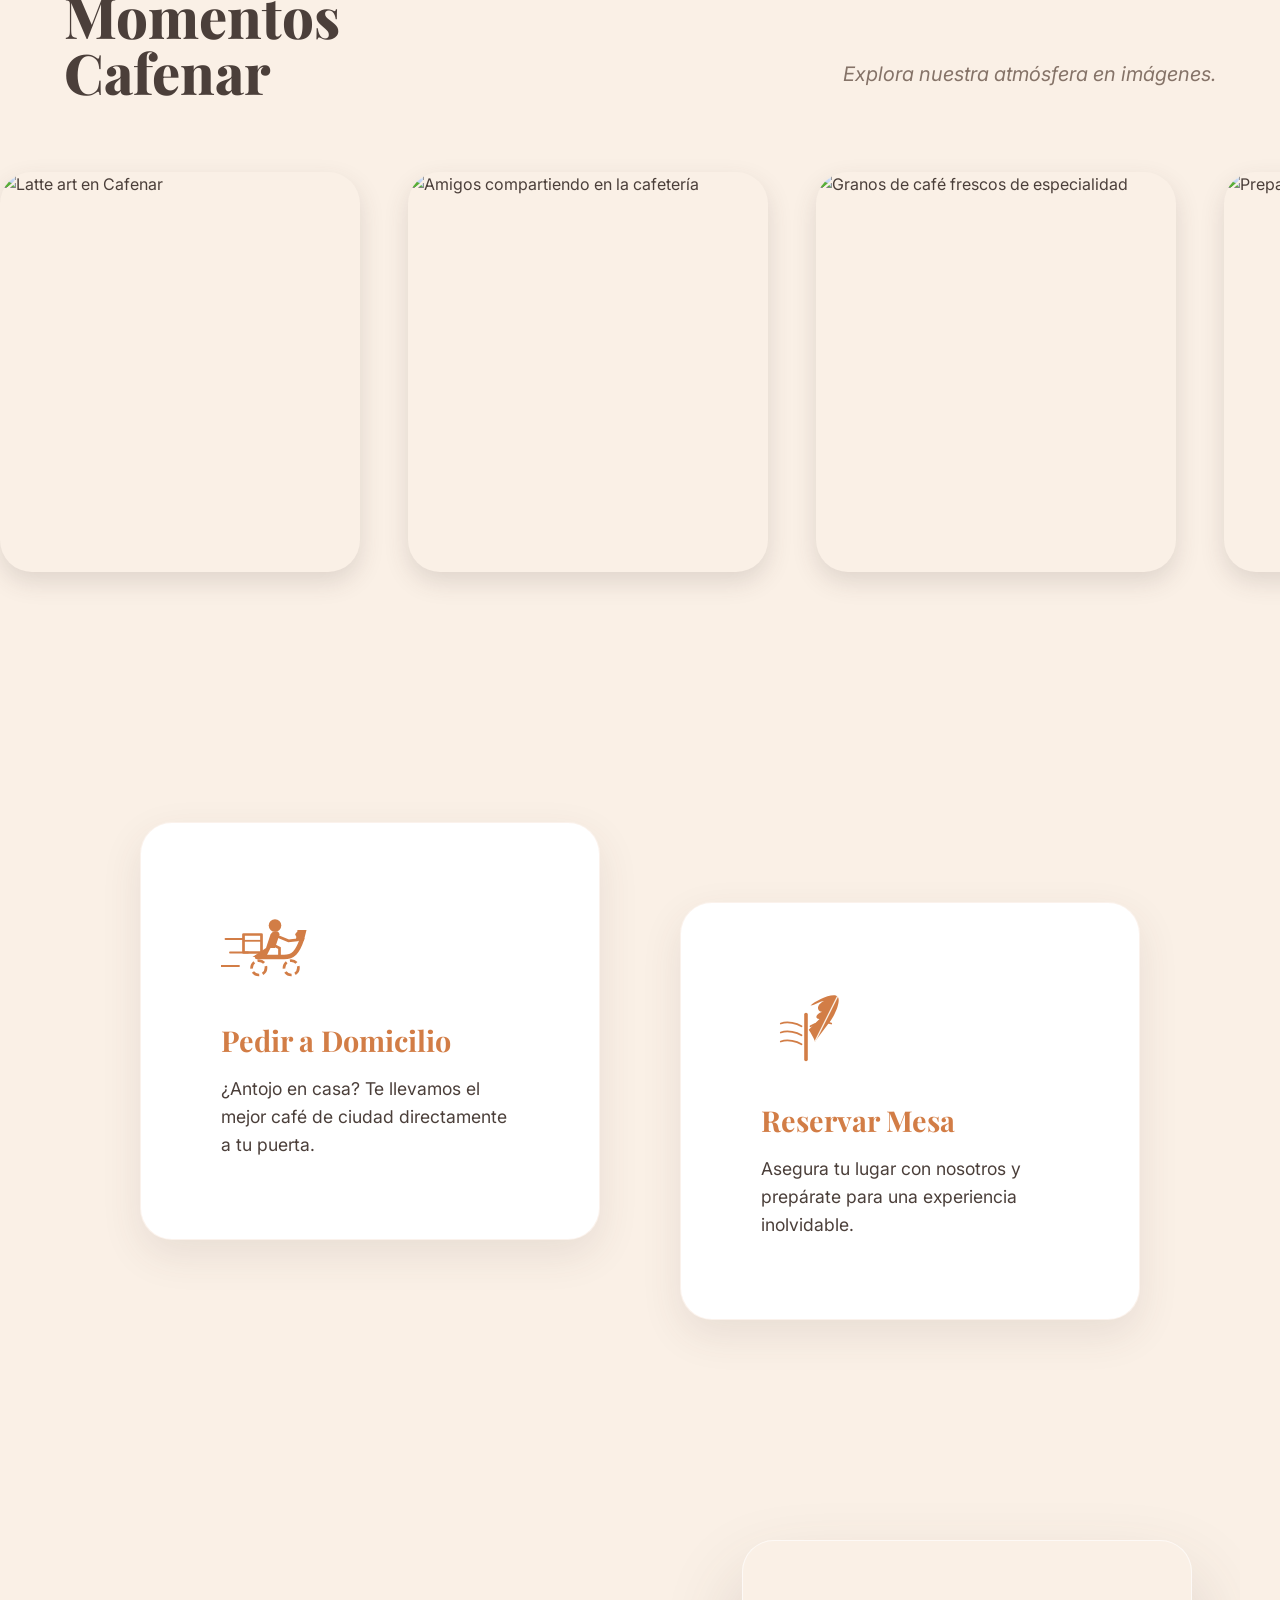
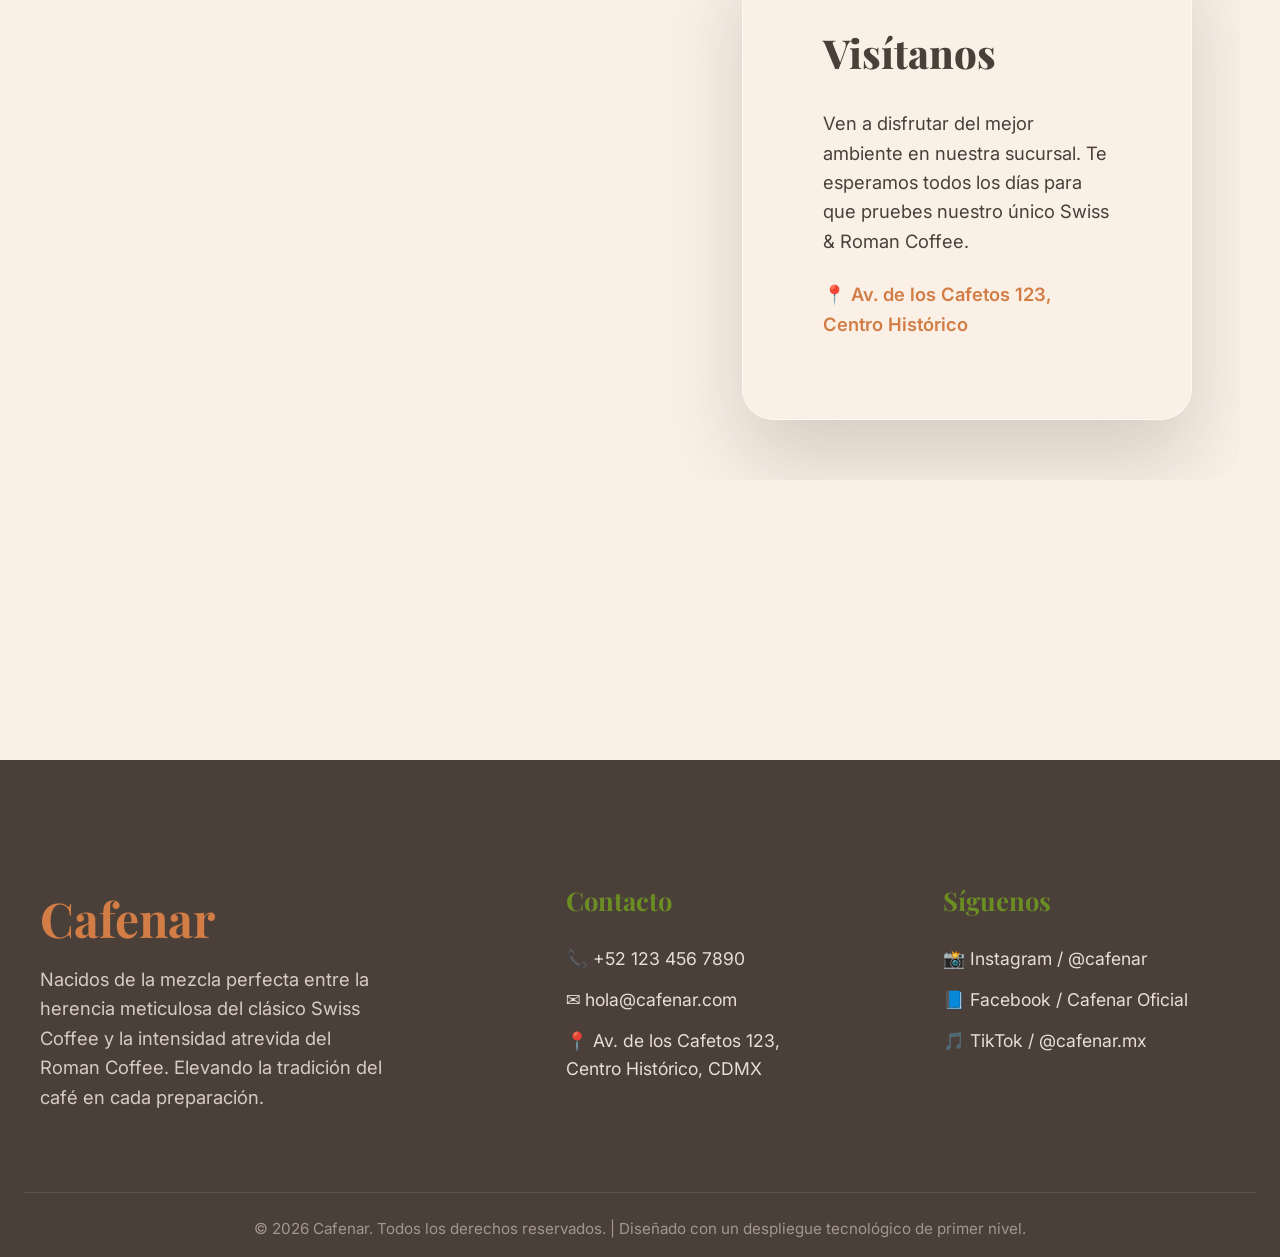
==== commit 81049f2e: "Inserción de un menu de pedidos interactivo" ====
--- a/index.html
+++ b/index.html
@@ -59,7 +59,24 @@
                 <a href="#about" class="nav__link">Nosotros</a>
                 <a href="#gallery" class="nav__link">Galería</a>
                 <a href="#location" class="nav__link">Ubicación</a>
+                
+                <!-- Botón Hacia Menú Page -->
+                <a href="menu.html" class="nav__btn-order">
+                    <span class="nav__btn-order-bg"></span>
+                    <div class="nav__btn-order-icon">
+                        <svg width="18" height="18" viewBox="0 0 24 24" fill="none" stroke="currentColor" stroke-width="2" stroke-linecap="round" stroke-linejoin="round">
+                            <path d="M18 8h1a4 4 0 0 1 0 8h-1"></path>
+                            <path d="M2 8h16v9a4 4 0 0 1-4 4H6a4 4 0 0 1-4-4V8z"></path>
+                            <line class="steam-line sl-1" x1="6" y1="1" x2="6" y2="4"></line>
+                            <line class="steam-line sl-2" x1="10" y1="1" x2="10" y2="4"></line>
+                            <line class="steam-line sl-3" x1="14" y1="1" x2="14" y2="4"></line>
+                        </svg>
+                    </div>
+                    <span class="nav__btn-order-text">Menú y Pedidos</span>
+                    <div class="nav__btn-order-shine"></div>
+                </a>
             </nav>
+
         </div>
     </header>
 
@@ -73,6 +90,18 @@
                 <p class="hero__subtitle" data-aos="fade-up" data-aos-duration="1200" data-aos-delay="400">
                     Disfruta de nuestra exclusiva variedad de grano. En Cafenar, honramos el sabor, el reposo y el origen del mejor café de especialidad.
                 </p>
+                <div class="hero__status" data-aos="fade-up" data-aos-duration="1200" data-aos-delay="600">
+                    <div class="nav__status status-interactive">
+                        <div class="nav__status-led">
+                            <span id="status-dot" class="status-dot"></span>
+                        </div>
+                        <span id="status-text" class="status-text">...</span>
+                        <div class="status-tooltip">
+                            <span class="tooltip-title">Horarios</span>
+                            Mar - Sab: 8:00am - 11:00am<br>y 3:00pm - 7:30pm
+                        </div>
+                    </div>
+                </div>
             </div>
             
             <!-- Dynamic Assets Wrapper (Video Cover con brillo animado verdoso) -->
@@ -194,7 +223,7 @@
             </div>
         </section>
 
-        <!-- Location Section (Floating Glass Card over iFrame) -->
+        <!-- Location Section (Floating Glass Card with Mobile App-like Drawer) -->
         <section id="location" class="location">
             <div class="location__container">
                 <div class="location__map-wrapper" data-aos="fade-in" data-aos-duration="1500">
@@ -207,10 +236,21 @@
                         title="Ubicación de Cafenar en Google Maps">
                     </iframe>
                 </div>
-                <div class="location__info-card" data-aos="fade-left" data-aos-delay="300">
-                    <h2 class="section__title">Visítanos</h2>
-                    <p class="location__text">Ven a disfrutar del mejor ambiente en nuestra sucursal. Te esperamos todos los días para que pruebes nuestro único Swiss & Roman Coffee.</p>
-                    <p class="location__address">📍 Av. de los Cafetos 123, Centro Histórico</p>
+                <!-- ID añadido para manipular con JS en móvil -->
+                <div class="location__info-card" id="location-card" data-aos="fade-up" data-aos-delay="300">
+                    <!-- Handle estilo iOS visible solo en móviles -->
+                    <button class="location__toggle-btn" id="location-toggle" aria-label="Mostrar u ocultar mapa">
+                        <span class="toggle-line"></span>
+                        <span class="toggle-text">Ver Mapa</span>
+                    </button>
+                    <!-- Wrapper agregado para la animación CSS Grid Accordion -->
+                    <div class="location__card-wrapper">
+                        <div class="location__card-content">
+                            <h2 class="section__title">Visítanos</h2>
+                            <p class="location__text">Ven a disfrutar del mejor ambiente en nuestra sucursal. Te esperamos todos los días para que pruebes nuestro único Swiss & Roman Coffee.</p>
+                            <p class="location__address">📍 Av. de los Cafetos 123, Centro Histórico</p>
+                        </div>
+                    </div>
                 </div>
             </div>
         </section>
@@ -303,20 +343,65 @@
             document.body.style.setProperty('--my', `${y}px`);
         });
 
-        // 5. Hide Navbar on Scroll Down, Show on Scroll Up
+        // 5. Lógica de horario del local en tiempo real (Base Hora México)
+        function updateStoreStatus() {
+            const statusDot = document.getElementById('status-dot');
+            const statusText = document.getElementById('status-text');
+            if (!statusDot || !statusText) return;
+
+            const now = new Date();
+            // Aseguramos evaluar bajo hora México Centro
+            const mxTimeStr = now.toLocaleString("en-US", {timeZone: "America/Mexico_City"});
+            const mxTime = new Date(mxTimeStr);
+            
+            const day = mxTime.getDay(); // 0 = Dom .. 6 = Sab
+            const timeVal = mxTime.getHours() + (mxTime.getMinutes() / 60);
+
+            // Horario: Martes a Sabado (8:00 a 11:00 y 15:00 a 19:30)
+            const isWorkingDay = day >= 2 && day <= 6;
+            const isMorning = timeVal >= 8 && timeVal < 11;
+            const isAfternoon = timeVal >= 15 && timeVal < 19.5;
+
+            if (isWorkingDay && (isMorning || isAfternoon)) {
+                statusText.textContent = 'Abierto';
+                statusDot.className = 'status-dot status-dot--open';
+            } else {
+                statusText.textContent = 'Cerrado';
+                statusDot.className = 'status-dot status-dot--closed';
+            }
+        }
+        updateStoreStatus();
+        setInterval(updateStoreStatus, 60000); // Check visual al minuto
+
+        // 6. Hide Navbar on Scroll Down, Show on Scroll Up
         let lastScrollY = window.scrollY;
         const header = document.querySelector('.header');
         
         window.addEventListener('scroll', () => {
             if (window.scrollY > lastScrollY && window.scrollY > 80) {
-                // Hacia abajo: se esconde
                 header.classList.add('header--hidden');
             } else {
-                // Hacia arriba: aparece
                 header.classList.remove('header--hidden');
             }
             lastScrollY = window.scrollY;
         });
+
+        // 7. Drawer de Ubicación para Móviles (Estilo App)
+        const locationCard = document.getElementById('location-card');
+        const locationToggle = document.getElementById('location-toggle');
+        const toggleText = locationToggle ? locationToggle.querySelector('.toggle-text') : null;
+        
+        if (locationToggle && locationCard) {
+            locationToggle.addEventListener('click', () => {
+                locationCard.classList.toggle('is-collapsed');
+                // Alterar texto dinámicamente
+                if (locationCard.classList.contains('is-collapsed')) {
+                    toggleText.textContent = 'Ver Detalles';
+                } else {
+                    toggleText.textContent = 'Ver Mapa';
+                }
+            });
+        }
     </script>
 </body>
 </html>
--- a/style.css
+++ b/style.css
@@ -126,6 +126,234 @@
 .nav__link { text-decoration: none; color: var(--color-bg-base); font-weight: 600; font-size: 0.95rem; transition: color 0.3s ease, text-shadow 0.3s ease; padding: 8px 12px; }
 .nav__link:hover { color: var(--color-white); text-shadow: 0 0 10px rgba(255, 255, 255, 0.6); }
 
+/* Dynamic Status Indicator (Far Right) */
+.nav__status {
+    background: rgba(255, 255, 255, 0.95);
+    color: #2D2522;
+    padding: 6px 16px 6px 12px;
+    border-radius: 40px;
+    display: flex;
+    align-items: center;
+    gap: 10px;
+    font-weight: 800;
+    font-size: 0.95rem;
+    box-shadow: inset 0 2px 4px rgba(255,255,255,1), 0 2px 10px rgba(0,0,0,0.08);
+    transition: all 0.3s ease;
+    cursor: default;
+}
+.nav__status:hover {
+    background: #ffffff;
+    box-shadow: inset 0 2px 4px rgba(255,255,255,1), 0 4px 15px rgba(0,0,0,0.12);
+}
+
+.nav__status-led {
+    position: relative;
+    width: 20px;
+    height: 20px;
+    display: flex;
+    align-items: center;
+    justify-content: center;
+}
+.status-dot {
+    width: 12px;
+    height: 12px;
+    border-radius: 50%;
+    z-index: 2;
+    transition: all 0.4s ease;
+}
+.status-dot--open { 
+    background-color: #10B981; 
+    box-shadow: 0 0 12px #10B981, 0 0 24px rgba(16, 185, 129, 0.8);
+}
+.status-dot--open::before, .status-dot--open::after {
+    content: '';
+    position: absolute;
+    width: 100%;
+    height: 100%;
+    border-radius: 50%;
+    border: 2px solid #10B981;
+    animation: rippleGreen 2s cubic-bezier(0.1, 0.7, 0.1, 1) infinite;
+    opacity: 0;
+}
+.status-dot--open::after {
+    animation-delay: 1s;
+}
+.status-dot--closed { 
+    background-color: #EF4444; 
+    box-shadow: 0 0 10px #EF4444; 
+}
+@keyframes rippleGreen {
+    0% { transform: scale(0.6); opacity: 0.8; }
+    100% { transform: scale(2.2); opacity: 0; }
+}
+
+/* Custom Tooltip for Status */
+.status-interactive {
+    position: relative;
+    cursor: pointer;
+    display: inline-flex;
+}
+
+.status-tooltip {
+    position: absolute;
+    bottom: calc(100% + 15px);
+    left: 50%;
+    transform: translateX(-50%) translateY(10px);
+    background: #2D2522;
+    color: var(--color-white);
+    padding: 10px 16px;
+    border-radius: 8px;
+    font-size: 0.85rem;
+    font-weight: 500;
+    line-height: 1.4;
+    white-space: nowrap;
+    text-align: center;
+    opacity: 0;
+    visibility: hidden;
+    transition: all 0.3s cubic-bezier(0.34, 1.56, 0.64, 1);
+    box-shadow: 0 10px 25px rgba(0,0,0,0.2);
+    pointer-events: none;
+    z-index: 100;
+}
+
+.status-tooltip::after {
+    content: '';
+    position: absolute;
+    top: 100%;
+    left: 50%;
+    transform: translateX(-50%);
+    border-width: 6px;
+    border-style: solid;
+    border-color: #2D2522 transparent transparent transparent;
+}
+
+.status-interactive:hover .status-tooltip {
+    opacity: 1;
+    visibility: visible;
+    transform: translateX(-50%) translateY(0);
+}
+
+.tooltip-title {
+    display: block;
+    font-family: var(--font-heading);
+    color: var(--color-accent-primary);
+    font-size: 1rem;
+    margin-bottom: 4px;
+}
+
+.hero__status {
+    margin-top: var(--spacing-lg);
+    display: inline-flex;
+}
+
+/* Premium Menu & Order Button */
+.nav__btn-order {
+    position: relative;
+    color: var(--color-white);
+    padding: 8px 24px 8px 16px;
+    border-radius: 40px;
+    display: flex;
+    align-items: center;
+    gap: 12px;
+    font-weight: 700;
+    text-decoration: none;
+    font-size: 0.95rem;
+    overflow: hidden;
+    z-index: 1;
+    transition: all 0.3s cubic-bezier(0.34, 1.56, 0.64, 1);
+    box-shadow: 0 4px 15px rgba(154, 38, 38, 0.2);
+    /* Fondo principal Deep Red */
+    background: #9A2626;
+}
+.nav__btn-order-bg {
+    position: absolute;
+    inset: 0;
+    background: linear-gradient(135deg, rgba(255,255,255,0.15) 0%, rgba(255,255,255,0) 100%);
+    box-shadow: inset 0 2px 0 rgba(255,255,255,0.2), inset 0 -2px 0 rgba(0,0,0,0.1);
+    z-index: -2;
+    border-radius: 40px;
+}
+.nav__btn-order::before {
+    content: '';
+    position: absolute;
+    inset: 0;
+    background: linear-gradient(135deg, #b12c2c 0%, #9A2626 100%);
+    z-index: -1;
+    border-radius: 40px;
+    opacity: 0;
+    transition: opacity 0.3s ease;
+}
+.nav__btn-order:hover {
+    box-shadow: 0 8px 25px rgba(154, 38, 38, 0.4);
+}
+.nav__btn-order:hover::before {
+    opacity: 1;
+}
+
+.nav__btn-order-icon {
+    display: flex;
+    align-items: center;
+    justify-content: center;
+    background: rgba(255,255,255,0.15);
+    padding: 6px;
+    border-radius: 50%;
+    backdrop-filter: blur(4px);
+    box-shadow: inset 0 1px 2px rgba(255,255,255,0.3);
+    transition: transform 0.3s ease, background 0.3s ease;
+}
+.nav__btn-order:hover .nav__btn-order-icon {
+    transform: rotate(5deg) scale(1.05);
+    background: rgba(255,255,255,0.25);
+}
+
+.steam-line {
+    transition: all 0.3s ease;
+    transform-origin: bottom;
+}
+.nav__btn-order:hover .sl-1 { animation: steamRiseBtn 1.2s infinite alternate ease-in-out; }
+.nav__btn-order:hover .sl-2 { animation: steamRiseBtn 1.2s infinite alternate ease-in-out 0.4s; }
+.nav__btn-order:hover .sl-3 { animation: steamRiseBtn 1.2s infinite alternate ease-in-out 0.8s; }
+
+@keyframes steamRiseBtn {
+    0% { transform: translateY(0) scaleY(1); opacity: 0.5; }
+    100% { transform: translateY(-3px) scaleY(1.4); opacity: 1; }
+}
+
+.nav__btn-order-text {
+    text-shadow: 0 1px 2px rgba(0,0,0,0.2);
+}
+
+/* Shimmer Overlay */
+.nav__btn-order-shine {
+    position: absolute;
+    top: 0;
+    left: -100%;
+    width: 50%;
+    height: 100%;
+    background: linear-gradient(to right, rgba(255,255,255,0) 0%, rgba(255,255,255,0.3) 50%, rgba(255,255,255,0) 100%);
+    transform: skewX(-20deg);
+    z-index: 2;
+    pointer-events: none;
+    animation: shineFlow 5s infinite 2s;
+}
+@keyframes shineFlow {
+    0% { left: -100%; }
+    20% { left: 200%; }
+    100% { left: 200%; }
+}
+
+/* Esconder links en mobile para priorizar botones */
+@media (max-width: 900px) {
+    .nav__link { display: none; }
+    .header__container { gap: 8px; justify-content: space-between; flex-wrap: wrap; }
+    .nav { margin-left: auto; }
+    
+    .hero__status { margin-top: var(--spacing-md); }
+    .nav__btn-order { padding: 6px 16px 6px 10px; font-size: 0.85rem; }
+    .nav__btn-order-icon { padding: 4px; }
+    .nav__btn-order-icon svg { width: 14px; height: 14px; }
+}
+
 /* Hero */
 .hero {
     min-height: 90vh; 
@@ -261,23 +489,71 @@
 }
 
 /* Location Section - Flotante */
-.location { padding: calc(var(--spacing-xl)*2) var(--spacing-md); background: transparent; border: none; }
+.location { padding: calc(var(--spacing-xl)*1.5) var(--spacing-md); background: transparent; border: none; }
 .location__container { 
     position: relative; max-width: 1200px; margin: 0 auto; display: flex; align-items: center; justify-content: flex-end; 
-    min-height: 550px; border-radius: var(--border-radius-lg); overflow: hidden; 
+    min-height: 600px; border-radius: var(--border-radius-lg); overflow: hidden; 
 }
 .location__map-wrapper { position: absolute; top: 0; left: 0; width: 100%; height: 100%; z-index: 1; overflow: hidden;}
 .location__map { width: 100%; height: 100%; border: 0; }
 .location__info-card {
-    position: relative; z-index: 2; background: rgba(250, 240, 230, 0.9);
+    position: relative; z-index: 2; background: rgba(250, 240, 230, 0.95);
     backdrop-filter: blur(20px); -webkit-backdrop-filter: blur(20px);
     padding: var(--spacing-xl); border-radius: var(--border-radius-lg);
     box-shadow: 0 40px 80px rgba(75, 63, 58, 0.2);
     max-width: 450px; border: 1px solid rgba(255, 255, 255, 0.6);
     margin: var(--spacing-lg);
 }
+.location__toggle-btn { display: none; } /* Oculto en escritorio */
 .location__text { font-size: 1.15rem; margin-bottom: var(--spacing-sm); color: var(--color-text-main); }
 .location__address { font-weight: 600; font-size: 1.15rem; margin-top: var(--spacing-md); color: var(--color-accent-primary); }
+
+/* Lógica Drawer Location Mobile App-like */
+@media (max-width: 768px) {
+    .location__container {
+        align-items: flex-end; justify-content: center;
+        min-height: 80vh; /* Take up more screen space on mobile */
+    }
+    .location__info-card {
+        margin: 0; width: 100%; max-width: 100%;
+        border-radius: var(--border-radius-lg) var(--border-radius-lg) 0 0;
+        padding: var(--spacing-sm) var(--spacing-lg) var(--spacing-sm);
+        display: flex; flex-direction: column;
+    }
+    .location__toggle-btn {
+        display: flex; flex-direction: column; justify-content: center; align-items: center; gap: 4px;
+        width: 100%; min-height: 40px; background: transparent; border: none;
+        cursor: pointer; margin-bottom: var(--spacing-sm);
+    }
+    .toggle-line {
+        width: 50px; height: 5px; background: rgba(75, 63, 58, 0.25);
+        border-radius: 10px; transition: background 0.3s;
+    }
+    .toggle-text {
+        font-family: var(--font-body); font-size: 0.75rem; font-weight: 600;
+        color: var(--color-text-muted); text-transform: uppercase; letter-spacing: 1px;
+    }
+    .location__toggle-btn:hover .toggle-line {
+        background: var(--color-accent-primary);
+    }
+    /* Animación de apertura con CSS Grid nativo */
+    .location__card-wrapper {
+        display: grid;
+        grid-template-rows: 1fr;
+        transition: grid-template-rows 0.5s cubic-bezier(0.34, 1.56, 0.64, 1);
+    }
+    .location__card-content {
+        overflow: hidden;
+        opacity: 1; transition: opacity 0.4s ease;
+        padding-bottom: var(--spacing-lg);
+    }
+    .location__info-card.is-collapsed .location__card-wrapper {
+        grid-template-rows: 0fr;
+    }
+    .location__info-card.is-collapsed .location__card-content {
+        opacity: 0; pointer-events: none;
+    }
+}
 
 /* Footer - Multi Column */
 .footer { 
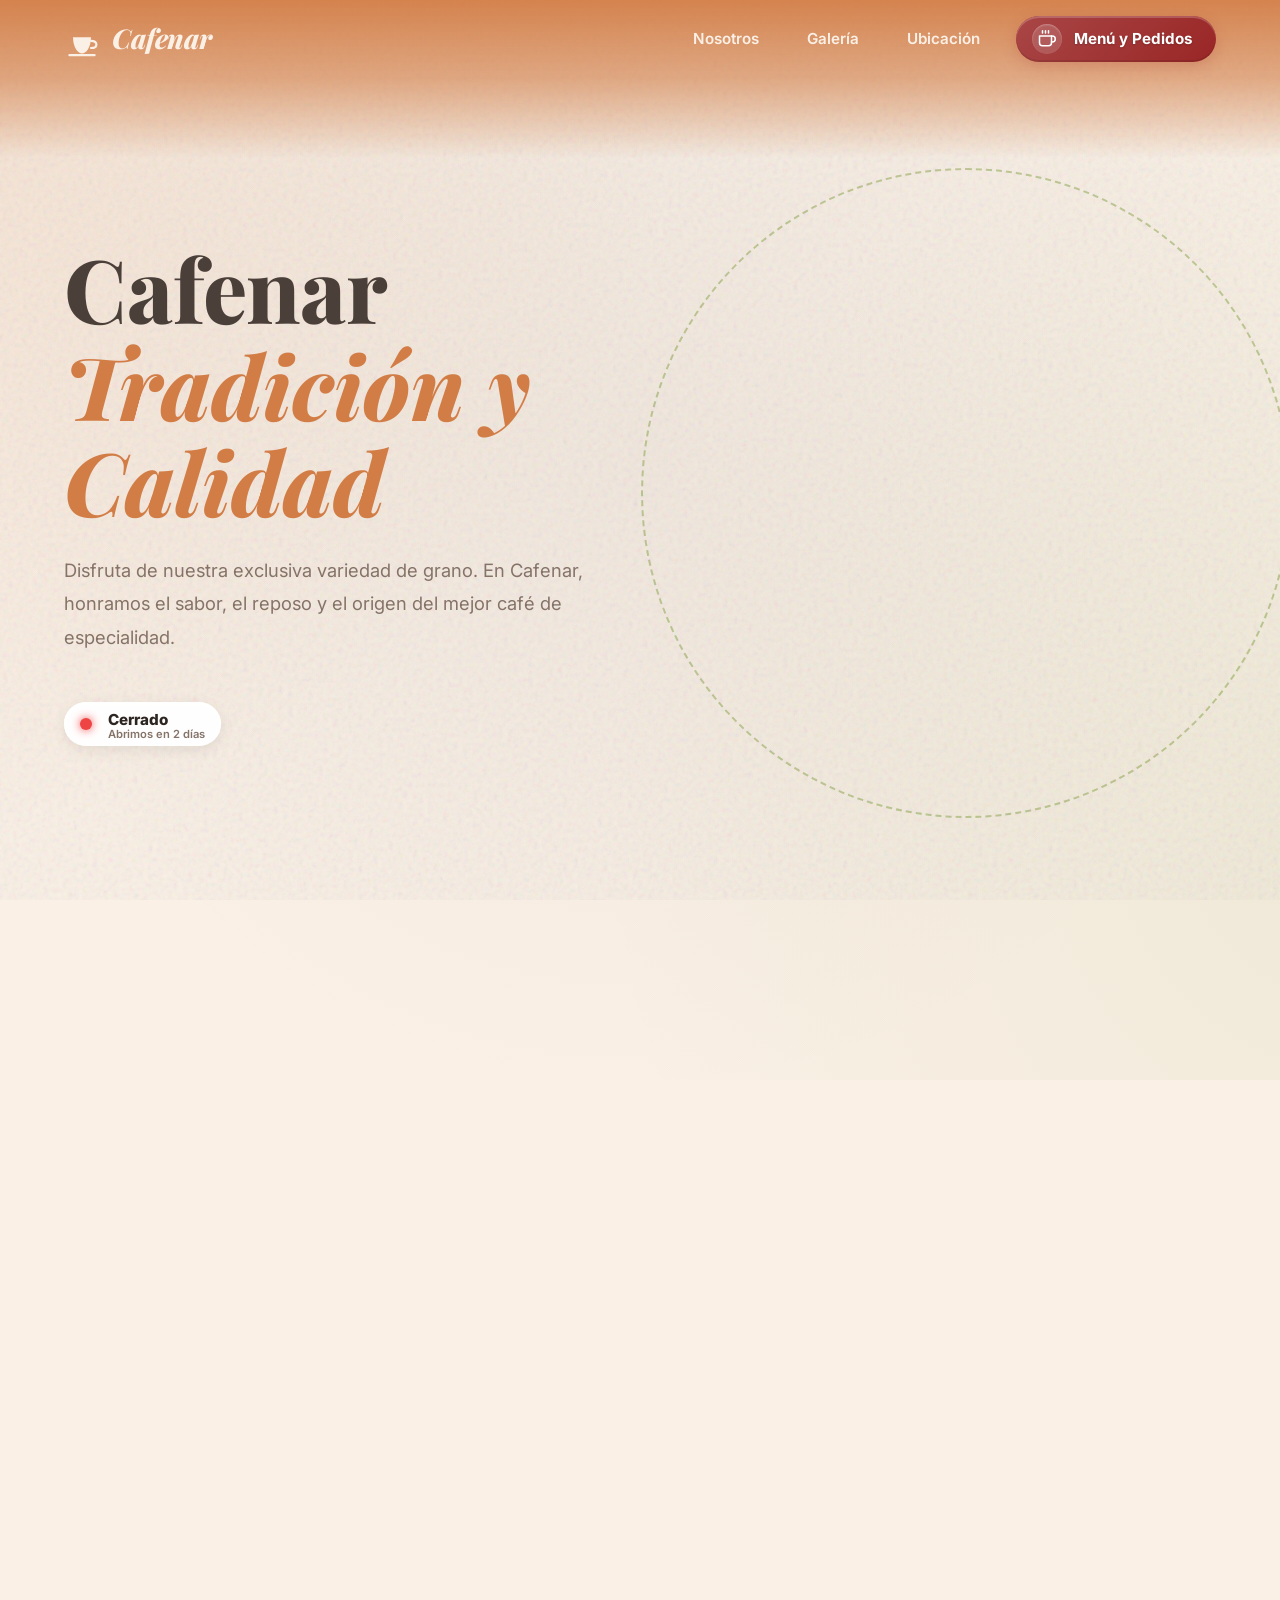
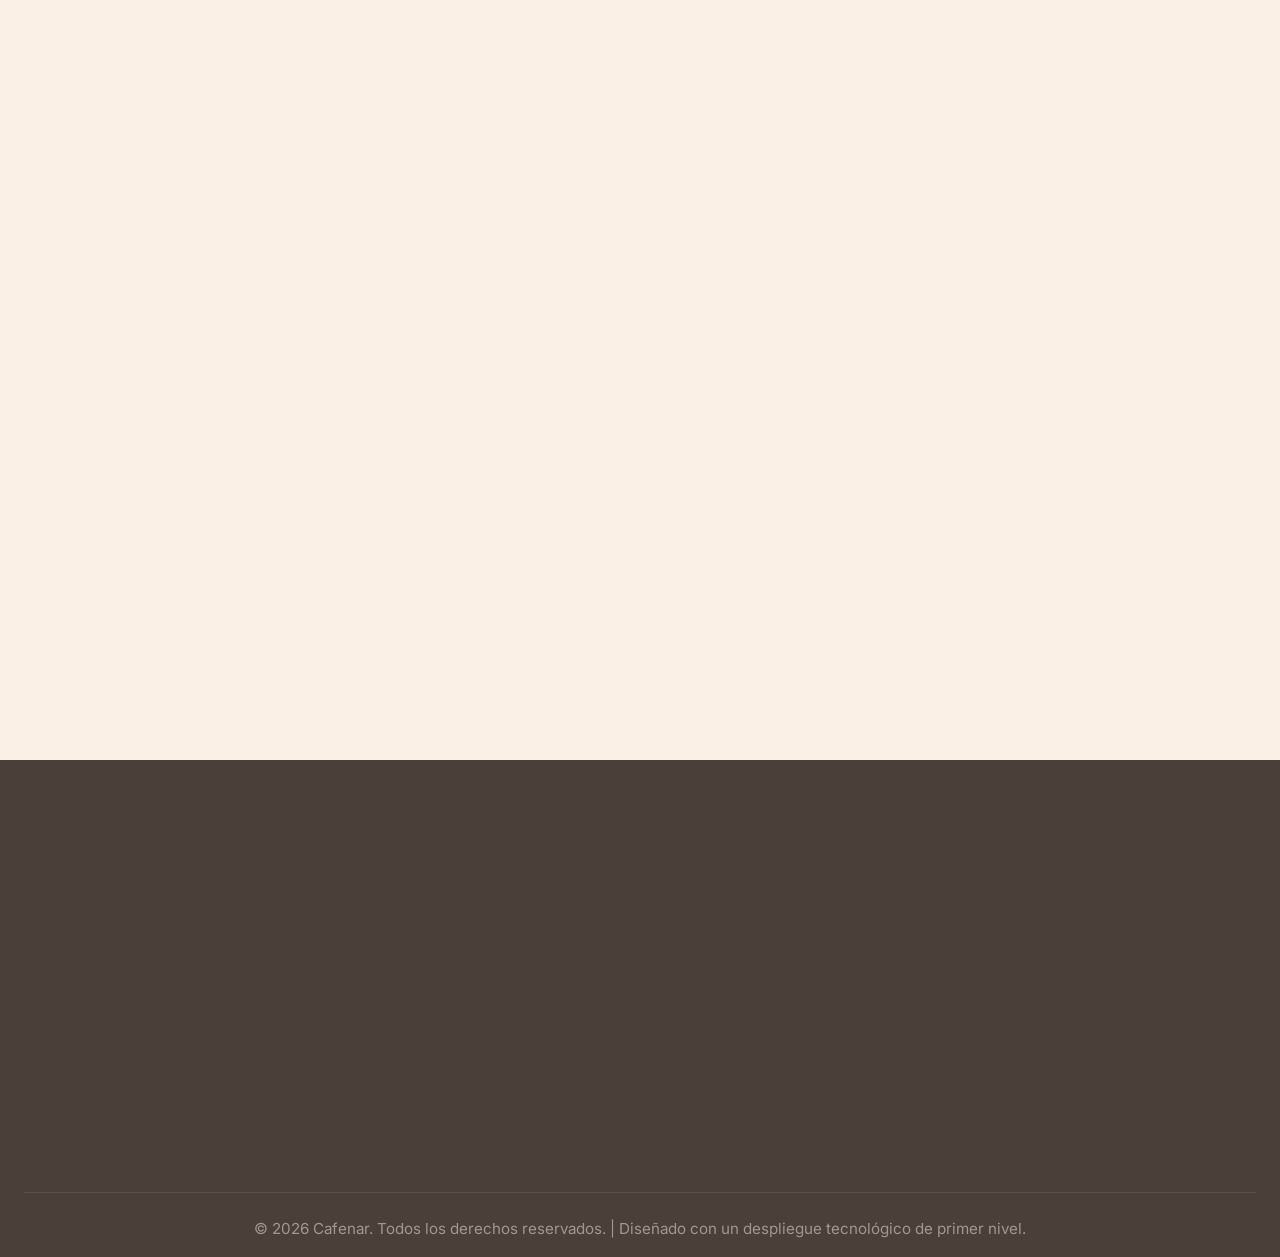
==== commit 2c8ebc0c: "Integración del favicon, actualización de precios y boton de pedidos, cambios en el boton de abierto" ====
--- a/index.html
+++ b/index.html
@@ -5,6 +5,9 @@
     <meta name="viewport" content="width=device-width, initial-scale=1.0">
     <meta name="description" content="Cafenar - Disfruta del mejor café Roman y Swiss. Pedidos a domicilio y reservaciones disponibles.">
     <title>Cafenar | Tradición y Calidad</title>
+
+    <!-- Favicon -->
+    <link rel="icon" type="image/svg+xml" href="data:image/svg+xml,<svg xmlns='http://www.w3.org/2000/svg' viewBox='0 0 100 100'><text y='.9em' font-size='90'>☕</text></svg>">
 
     <!-- Pareo Tipográfico: Inter & Playfair Display -->
     <link rel="preconnect" href="https://fonts.googleapis.com">
@@ -91,11 +94,16 @@
                     Disfruta de nuestra exclusiva variedad de grano. En Cafenar, honramos el sabor, el reposo y el origen del mejor café de especialidad.
                 </p>
                 <div class="hero__status" data-aos="fade-up" data-aos-duration="1200" data-aos-delay="600">
-                    <div class="nav__status status-interactive">
-                        <div class="nav__status-led">
-                            <span id="status-dot" class="status-dot"></span>
+                    <div class="status-interactive">
+                        <div class="nav__status">
+                            <div class="nav__status-led">
+                                <span id="status-dot" class="status-dot"></span>
+                            </div>
+                            <div class="nav__status-text-wrap">
+                                <span id="status-text" class="status-text">...</span>
+                                <span id="status-countdown" class="status-countdown"></span>
+                            </div>
                         </div>
-                        <span id="status-text" class="status-text">...</span>
                         <div class="status-tooltip">
                             <span class="tooltip-title">Horarios</span>
                             Mar - Sab: 8:00am - 11:00am<br>y 3:00pm - 7:30pm
@@ -343,31 +351,95 @@
             document.body.style.setProperty('--my', `${y}px`);
         });
 
-        // 5. Lógica de horario del local en tiempo real (Base Hora México)
+        // 5. Lógica de horario del local con Next-Time logic (Base Hora México)
         function updateStoreStatus() {
             const statusDot = document.getElementById('status-dot');
             const statusText = document.getElementById('status-text');
+            const statusCountdown = document.getElementById('status-countdown');
             if (!statusDot || !statusText) return;
 
             const now = new Date();
-            // Aseguramos evaluar bajo hora México Centro
-            const mxTimeStr = now.toLocaleString("en-US", {timeZone: "America/Mexico_City"});
+            // Zona horaria de Ecuador continental
+            const mxTimeStr = now.toLocaleString("en-US", {timeZone: "America/Guayaquil"});
             const mxTime = new Date(mxTimeStr);
             
             const day = mxTime.getDay(); // 0 = Dom .. 6 = Sab
-            const timeVal = mxTime.getHours() + (mxTime.getMinutes() / 60);
+            const nowMins = mxTime.getHours() * 60 + mxTime.getMinutes();
 
             // Horario: Martes a Sabado (8:00 a 11:00 y 15:00 a 19:30)
-            const isWorkingDay = day >= 2 && day <= 6;
-            const isMorning = timeVal >= 8 && timeVal < 11;
-            const isAfternoon = timeVal >= 15 && timeVal < 19.5;
-
-            if (isWorkingDay && (isMorning || isAfternoon)) {
+            const schedule = [
+                [], // 0: Dom
+                [], // 1: Lun
+                [{open: 8*60, close: 11*60}, {open: 15*60, close: 19*60 + 30}], // 2: Mar
+                [{open: 8*60, close: 11*60}, {open: 15*60, close: 19*60 + 30}], // 3: Mie
+                [{open: 8*60, close: 11*60}, {open: 15*60, close: 19*60 + 30}], // 4: Jue
+                [{open: 8*60, close: 11*60}, {open: 15*60, close: 19*60 + 30}], // 5: Vie
+                [{open: 8*60, close: 11*60}, {open: 15*60, close: 19*60 + 30}]  // 6: Sab
+            ];
+
+            let isOpen = false;
+            let timeDiff = 0; 
+            let nextAction = ""; 
+
+            const todaySchedule = schedule[day];
+            
+            for (let shift of todaySchedule) {
+                if (nowMins >= shift.open && nowMins < shift.close) {
+                    isOpen = true;
+                    timeDiff = shift.close - nowMins;
+                    nextAction = "Cerramos";
+                    break;
+                }
+            }
+
+            if (!isOpen) {
+                nextAction = "Abrimos";
+                let found = false;
+                for (let shift of todaySchedule) {
+                    if (nowMins < shift.open) {
+                        timeDiff = shift.open - nowMins;
+                        found = true;
+                        break;
+                    }
+                }
+                if (!found) {
+                    let d = 1;
+                    while (d <= 7) {
+                        let checkDay = (day + d) % 7;
+                        if (schedule[checkDay].length > 0) {
+                            let nextOpen = schedule[checkDay][0].open;
+                            timeDiff = (24 * 60 - nowMins) + ((d - 1) * 24 * 60) + nextOpen;
+                            break;
+                        }
+                        d++;
+                    }
+                }
+            }
+
+            // Aplicar Visuales
+            if (isOpen) {
                 statusText.textContent = 'Abierto';
                 statusDot.className = 'status-dot status-dot--open';
             } else {
                 statusText.textContent = 'Cerrado';
                 statusDot.className = 'status-dot status-dot--closed';
+            }
+
+            // Aplicar Cuenta Regresiva
+            const formatTimeDiff = (mins) => {
+                if (mins < 60) return `en ${mins} min`;
+                let h = Math.floor(mins / 60);
+                let m = mins % 60;
+                if (h >= 24) {
+                    let d = Math.floor(h / 24);
+                    return `en ${d} día${d>1?'s':''}`;
+                }
+                if (m === 0) return `en ${h} hr${h>1?'s':''}`;
+                return `en ${h} hr ${m} min`;
+            };
+
+            if (statusCountdown) {
+                statusCountdown.textContent = `${nextAction} ${formatTimeDiff(timeDiff)}`;
             }
         }
         updateStoreStatus();
--- a/style.css
+++ b/style.css
@@ -137,13 +137,57 @@
     gap: 10px;
     font-weight: 800;
     font-size: 0.95rem;
-    box-shadow: inset 0 2px 4px rgba(255,255,255,1), 0 2px 10px rgba(0,0,0,0.08);
-    transition: all 0.3s ease;
+    box-shadow: inset 0 2px 4px rgba(255,255,255,1), 0 4px 15px rgba(0,0,0,0.08);
+    transition: all 0.4s cubic-bezier(0.34, 1.56, 0.64, 1);
     cursor: default;
-}
-.nav__status:hover {
+    
+    /* Efecto Levitación Premium */
+    animation: statusLevitate 4s ease-in-out infinite;
+    position: relative;
+    overflow: hidden; /* Contenedor de partículas */
+}
+@keyframes statusLevitate {
+    0%, 100% { transform: translateY(0); }
+    50% { transform: translateY(-5px); }
+}
+
+/* Capa base para partículas rotativas tecnológicas simuladas */
+.nav__status::before {
+    content: '';
+    position: absolute;
+    top: -50%; left: -50%;
+    width: 200%; height: 200%;
+    background: radial-gradient(circle at center, rgba(210, 125, 70, 0.25) 0%, transparent 60%),
+                radial-gradient(circle at bottom right, rgba(255,255,255,0.8) 0%, transparent 40%);
+    opacity: 0;
+    transform: scale(0.5);
+    transition: all 0.5s ease;
+    pointer-events: none;
+    z-index: 0;
+}
+
+.status-interactive:hover .nav__status {
     background: #ffffff;
-    box-shadow: inset 0 2px 4px rgba(255,255,255,1), 0 4px 15px rgba(0,0,0,0.12);
+    /* Glow Cálido */
+    box-shadow: inset 0 2px 4px rgba(255,255,255,1), 0 12px 30px rgba(210, 125, 70, 0.35);
+    transform: translateY(-6px) scale(1.03);
+    animation-play-state: paused;
+}
+.status-interactive:hover .nav__status::before {
+    opacity: 1;
+    transform: scale(1);
+    animation: particlesPlasma 3s linear infinite;
+}
+@keyframes particlesPlasma {
+    0% { transform: scale(1) rotate(0deg); opacity: 0.6; }
+    50% { transform: scale(1.1) rotate(180deg); opacity: 1; }
+    100% { transform: scale(1) rotate(360deg); opacity: 0.6; }
+}
+
+/* Proteccion de Index interno contra particulas background */
+.nav__status > * {
+    position: relative;
+    z-index: 1;
 }
 
 .nav__status-led {
@@ -153,6 +197,19 @@
     display: flex;
     align-items: center;
     justify-content: center;
+}
+.nav__status-text-wrap {
+    display: flex;
+    flex-direction: column;
+    align-items: flex-start;
+    margin-left: 2px;
+}
+.status-countdown {
+    font-size: 0.70rem;
+    color: var(--color-text-muted);
+    font-weight: 600;
+    text-transform: none;
+    margin-top: -3px; line-height: 1;
 }
 .status-dot {
     width: 12px;
